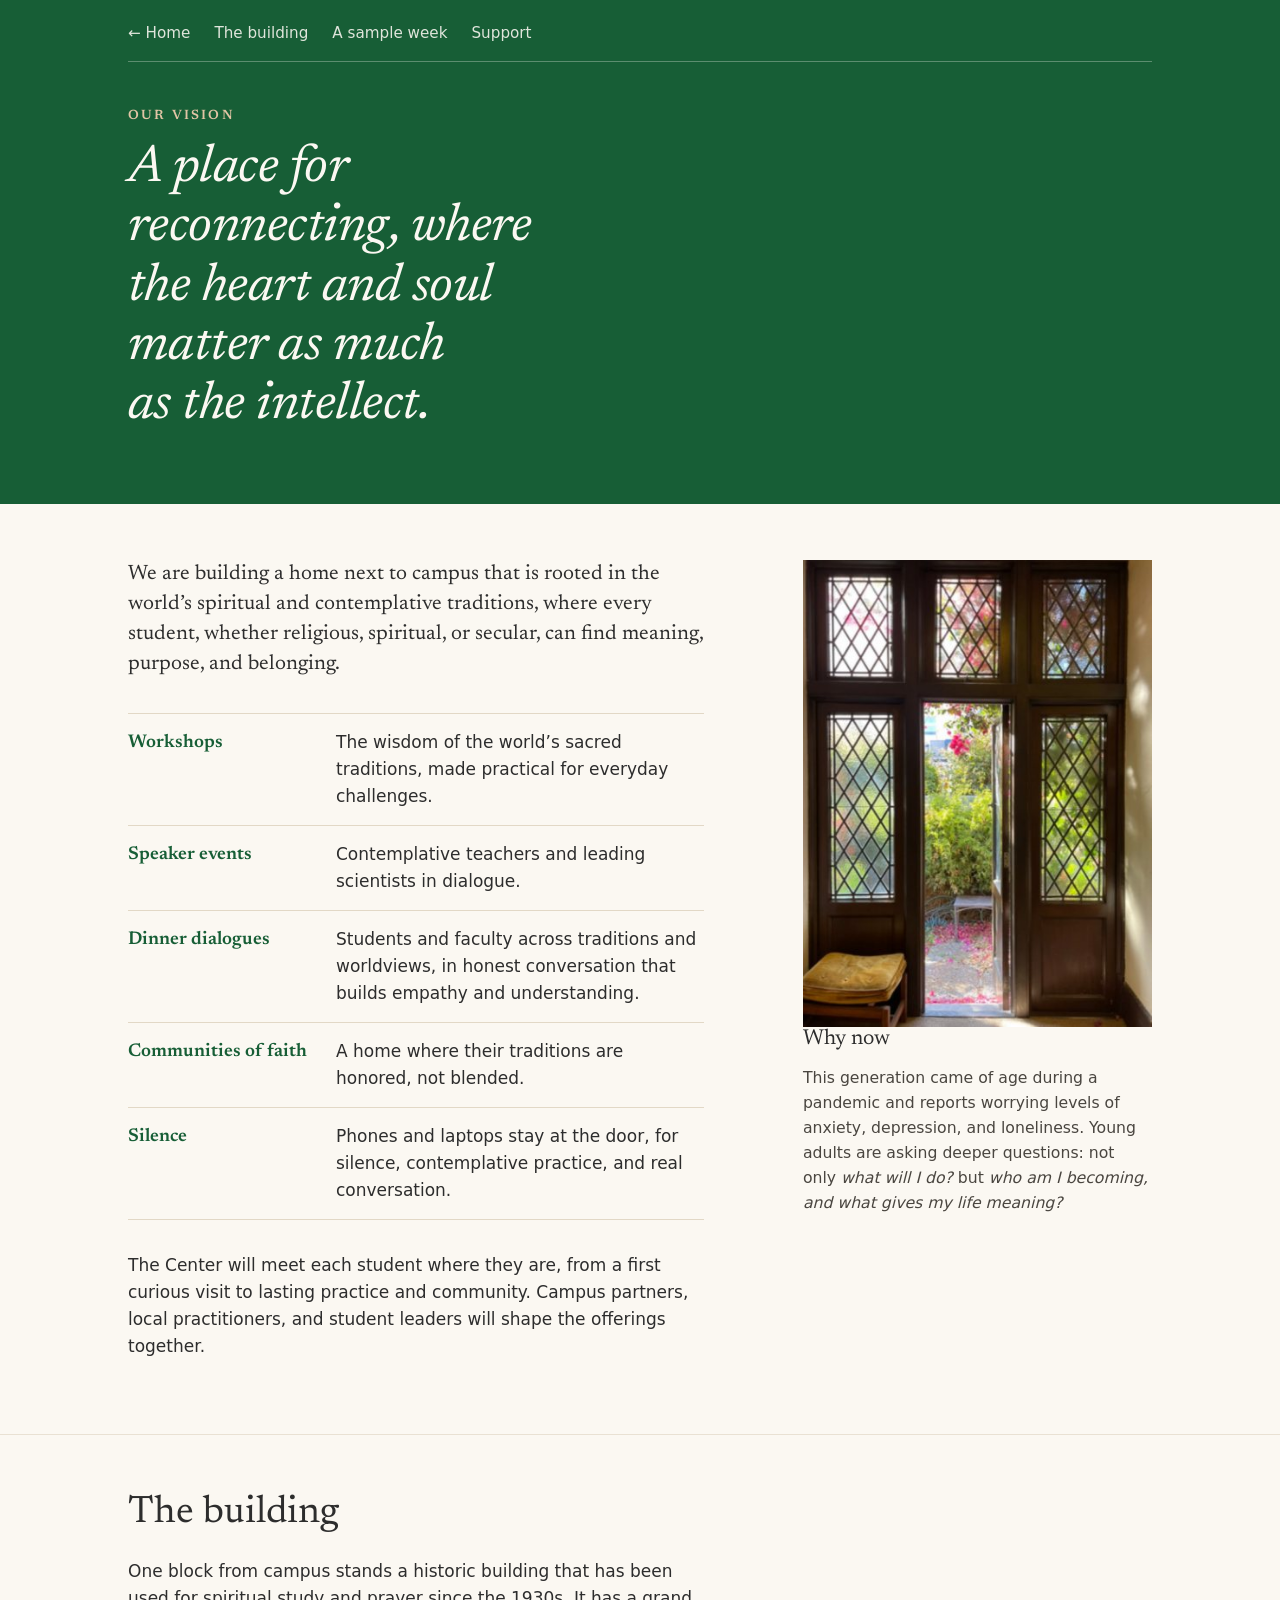
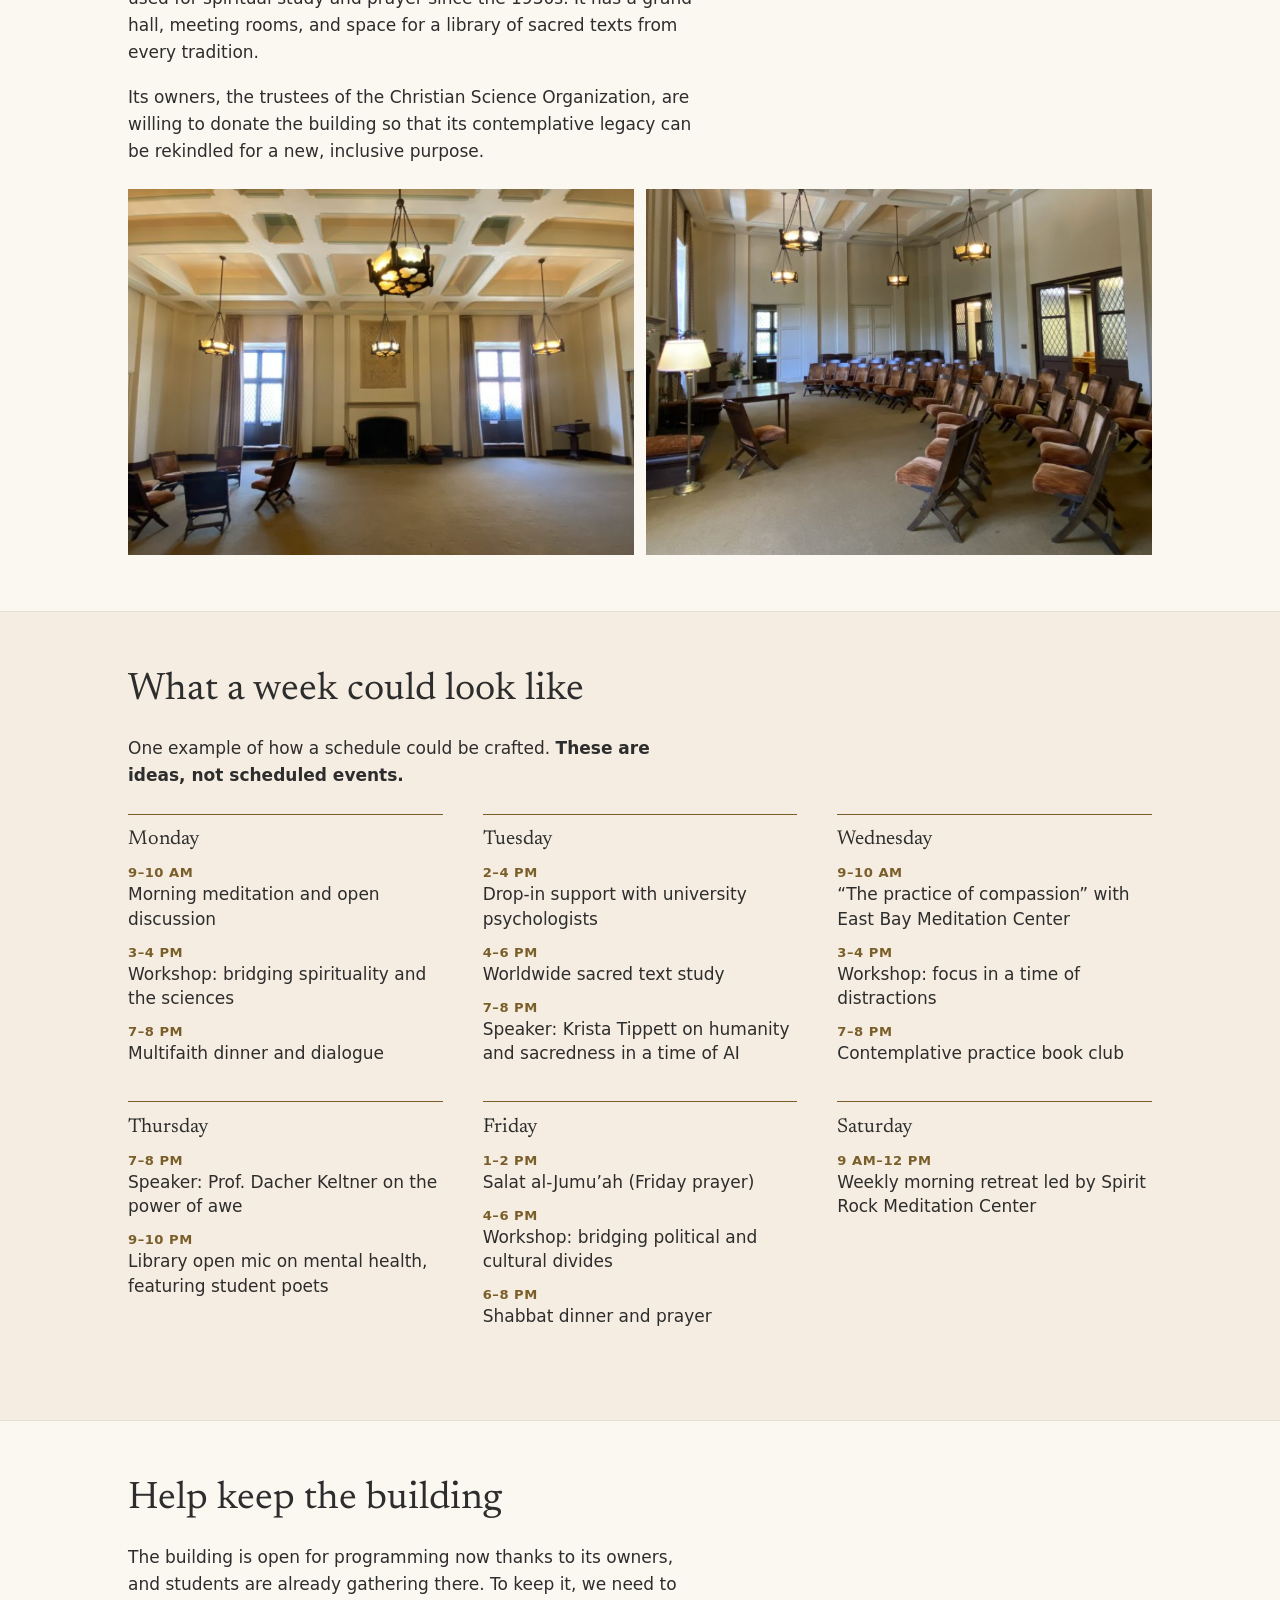
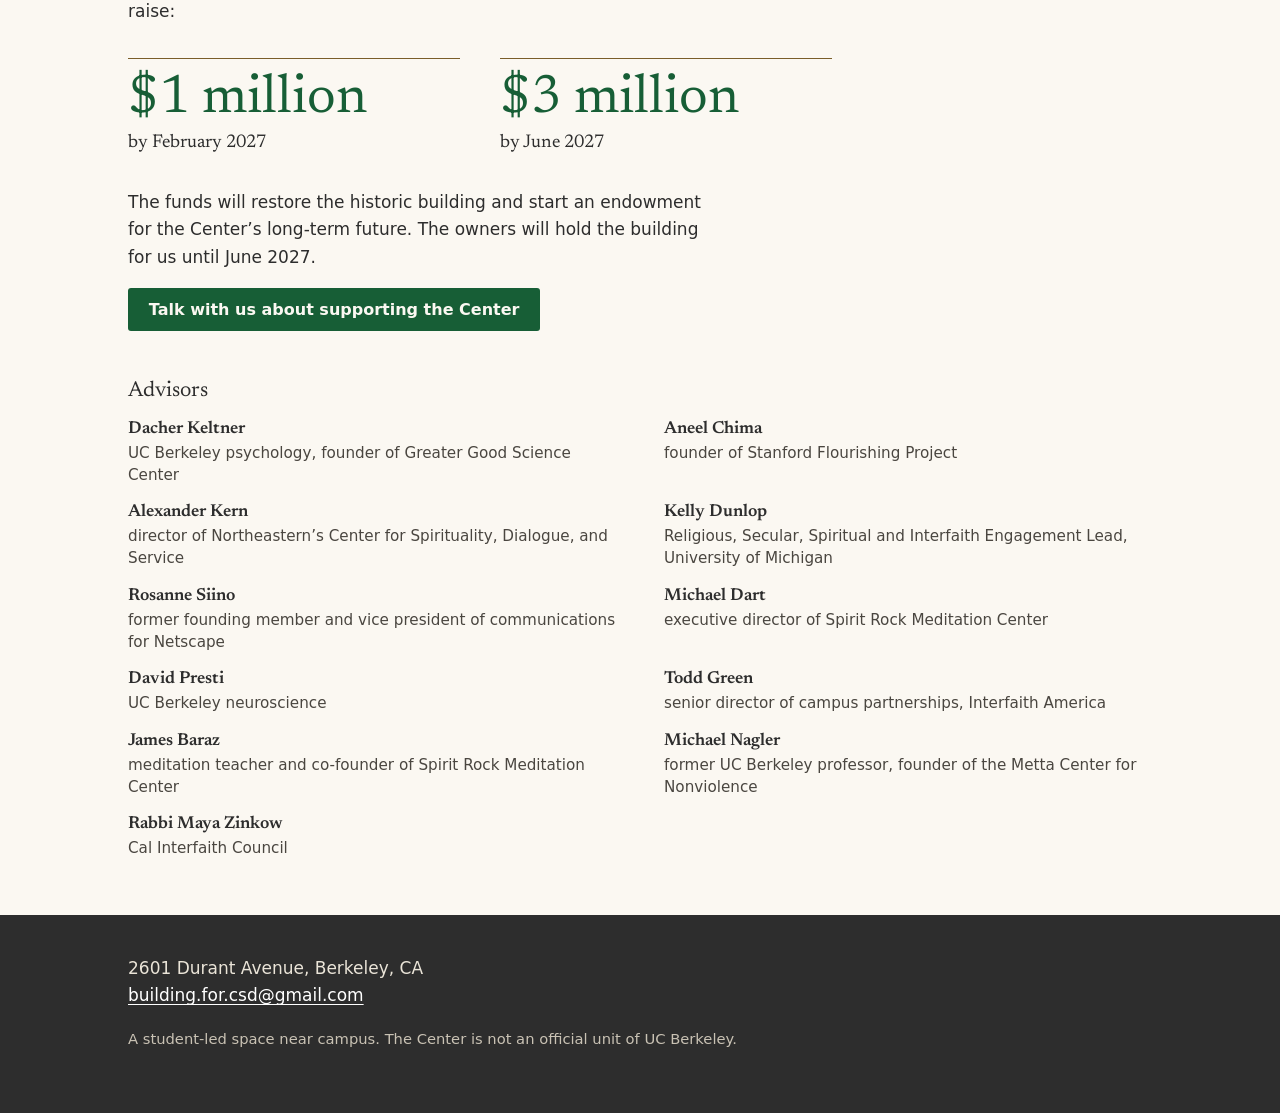
==== vision.html @ dd7e13bf "Add files via upload" ====
<!doctype html>
<html lang="en">
<head>
  <meta charset="utf-8">
  <meta name="viewport" content="width=device-width, initial-scale=1">
  <title>Our vision · Center for Spirituality and Dialogue</title>
  <meta name="description" content="The vision for the Center for Spirituality and Dialogue: a home next to campus rooted in the world's spiritual and contemplative traditions, in a historic building at 2601 Durant Avenue, Berkeley.">

  <meta property="og:type" content="website">
  <meta property="og:url" content="https://building-csd.github.io/vision.html">
  <meta property="og:title" content="Our vision · Center for Spirituality and Dialogue">
  <meta property="og:description" content="A place for reconnecting, where the heart and soul matter as much as the intellect.">
  <meta property="og:image" content="https://building-csd.github.io/images/hall.jpg">
  <meta property="og:image:alt" content="The grand hall at 2601 Durant Avenue, with a coffered ceiling, lanterns and tall leaded windows.">
  <meta name="twitter:card" content="summary_large_image">

  <link rel="icon" href="favicon.png" type="image/png">
  <link rel="apple-touch-icon" href="apple-touch-icon.png">
  <link rel="preload" href="fonts/newsreader-400-italic.woff2" as="font" type="font/woff2" crossorigin>
  <link rel="stylesheet" href="styles.css?v=7">
</head>
<body>

<a class="skip" href="#main">Skip to content</a>

<header class="site-header">
  <div class="wrap header-inner">
    <nav aria-label="Sections">
      <ul>
        <li><a href="index.html">&larr; Home</a></li>
        <li><a href="#building">The building</a></li>
        <li><a href="#sample-week">A sample week</a></li>
        <li><a href="#support">Support</a></li>
      </ul>
    </nav>
  </div>
</header>

<main id="main">

  <!-- ===================== VISION ===================== -->
  <section class="intro" id="top">
    <div class="wrap">
      <p class="label on-green">Our vision</p>
      <h1 class="pull-h1">A place for reconnecting, where the heart and soul matter as much as the intellect.</h1>
    </div>
  </section>

  <section class="section vision" aria-label="The vision">
    <div class="wrap vision-grid">
      <div class="prose">
        <p class="lead-in">We are building a home next to campus that is rooted in the world&rsquo;s spiritual and contemplative traditions, where every student, whether religious, spiritual, or secular, can find meaning, purpose, and belonging.</p>

        <dl class="holds">
          <dt>Workshops</dt>
          <dd>The wisdom of the world&rsquo;s sacred traditions, made practical for everyday challenges.</dd>
          <dt>Speaker events</dt>
          <dd>Contemplative teachers and leading scientists in dialogue.</dd>
          <dt>Dinner dialogues</dt>
          <dd>Students and faculty across traditions and worldviews, in honest conversation that builds empathy and understanding.</dd>
          <dt>Communities of faith</dt>
          <dd>A home where their traditions are honored, not blended.</dd>
          <dt>Silence</dt>
          <dd>Phones and laptops stay at the door, for silence, contemplative practice, and real conversation.</dd>
        </dl>

        <p>The Center will meet each student where they are, from a first curious visit to lasting practice and community. Campus partners, local practitioners, and student leaders will shape the offerings together.</p>
      </div>

      <aside class="why" aria-labelledby="why-title">
        <figure>
          <img src="images/window.jpg" width="403" height="539" loading="lazy"
               alt="Tall leaded-glass doors standing open onto a garden with pink bougainvillea, a worn cushioned stool in the corner.">
        </figure>
        <h2 id="why-title" class="h3">Why now</h2>
        <p>This generation came of age during a pandemic and reports worrying levels of anxiety, depression, and loneliness. Young adults are asking deeper questions: not only <em>what will I do?</em> but <em>who am I becoming, and what gives my life meaning?</em></p>
      </aside>
    </div>
  </section>


  <!-- ===================== THE BUILDING ===================== -->
  <section class="section" id="building" aria-labelledby="building-title">
    <div class="wrap">
      <div class="prose">
        <h2 id="building-title">The building</h2>
        <p>One block from campus stands a historic building that has been used for spiritual study and prayer since the 1930s. It has a grand hall, meeting rooms, and space for a library of sacred texts from every tradition.</p>
        <p>Its owners, the trustees of the Christian Science Organization, are willing to donate the building so that its contemplative legacy can be rekindled for a new, inclusive purpose.</p>
      </div>
      <div class="photo-pair">
        <figure>
          <img src="images/hall.jpg" width="804" height="530" loading="lazy"
               alt="The grand hall: a coffered ceiling, hanging lanterns, tall leaded windows and a fireplace, with a few wooden chairs gathered in a circle.">
        </figure>
        <figure>
          <img src="images/hall-chairs.jpg" width="798" height="576" loading="lazy"
               alt="Rows of wooden folding chairs with velvet seats arranged in a curve, under brass pendant lights, beside a table and reading lamp.">
        </figure>
      </div>
    </div>
  </section>


  <!-- ===================== SAMPLE WEEK (an example, not a real schedule) ===================== -->
  <section class="section week" id="sample-week" aria-labelledby="week-title">
    <div class="wrap">
      <div class="prose">
        <h2 id="week-title">What a week could look like</h2>
        <p>One example of how a schedule could be crafted. <strong>These are ideas, not scheduled events.</strong></p>
      </div>

      <div class="days">
        <div class="day">
          <h3>Monday</h3>
          <ul>
            <li><span class="t">9&ndash;10 AM</span> Morning meditation and open discussion</li>
            <li><span class="t">3&ndash;4 PM</span> Workshop: bridging spirituality and the sciences</li>
            <li><span class="t">7&ndash;8 PM</span> Multifaith dinner and dialogue</li>
          </ul>
        </div>
        <div class="day">
          <h3>Tuesday</h3>
          <ul>
            <li><span class="t">2&ndash;4 PM</span> Drop-in support with university psychologists</li>
            <li><span class="t">4&ndash;6 PM</span> Worldwide sacred text study</li>
            <li><span class="t">7&ndash;8 PM</span> Speaker: Krista Tippett on humanity and sacredness in a time of AI</li>
          </ul>
        </div>
        <div class="day">
          <h3>Wednesday</h3>
          <ul>
            <li><span class="t">9&ndash;10 AM</span> &ldquo;The practice of compassion&rdquo; with East Bay Meditation Center</li>
            <li><span class="t">3&ndash;4 PM</span> Workshop: focus in a time of distractions</li>
            <li><span class="t">7&ndash;8 PM</span> Contemplative practice book club</li>
          </ul>
        </div>
        <div class="day">
          <h3>Thursday</h3>
          <ul>
            <li><span class="t">7&ndash;8 PM</span> Speaker: Prof. Dacher Keltner on the power of awe</li>
            <li><span class="t">9&ndash;10 PM</span> Library open mic on mental health, featuring student poets</li>
          </ul>
        </div>
        <div class="day">
          <h3>Friday</h3>
          <ul>
            <li><span class="t">1&ndash;2 PM</span> Salat al-Jumu&rsquo;ah (Friday prayer)</li>
            <li><span class="t">4&ndash;6 PM</span> Workshop: bridging political and cultural divides</li>
            <li><span class="t">6&ndash;8 PM</span> Shabbat dinner and prayer</li>
          </ul>
        </div>
        <div class="day">
          <h3>Saturday</h3>
          <ul>
            <li><span class="t">9 AM&ndash;12 PM</span> Weekly morning retreat led by Spirit Rock Meditation Center</li>
          </ul>
        </div>
      </div>
    </div>
  </section>


  <!-- ===================== SUPPORT ===================== -->
  <section class="section support" id="support" aria-labelledby="support-title">
    <div class="wrap">
      <div class="prose">
        <h2 id="support-title">Help keep the building</h2>
        <p>The building is open for programming now thanks to its owners, and students are already gathering there. To keep it, we need to raise:</p>
      </div>

      <div class="goals">
        <p class="goal"><span class="amount">$1 million</span> by February 2027</p>
        <p class="goal"><span class="amount">$3 million</span> by June 2027</p>
      </div>

      <div class="prose">
        <p>The funds will restore the historic building and start an endowment for the Center&rsquo;s long-term future. The owners will hold the building for us until June 2027.</p>
        <p><a class="button" href="mailto:building.for.csd@gmail.com?subject=Supporting%20the%20Center">Talk with us about supporting the Center</a></p>
      </div>

      <div class="advisors">
        <h3>Advisors</h3>
        <ul>
          <li><strong>Dacher Keltner</strong> UC Berkeley psychology, founder of Greater Good Science Center</li>
          <li><strong>Aneel Chima</strong> founder of Stanford Flourishing Project</li>
          <li><strong>Alexander Kern</strong> director of Northeastern&rsquo;s Center for Spirituality, Dialogue, and Service</li>
          <li><strong>Kelly Dunlop</strong> Religious, Secular, Spiritual and Interfaith Engagement Lead, University of Michigan</li>
          <li><strong>Rosanne Siino</strong> former founding member and vice president of communications for Netscape</li>
          <li><strong>Michael Dart</strong> executive director of Spirit Rock Meditation Center</li>
          <li><strong>David Presti</strong> UC Berkeley neuroscience</li>
          <li><strong>Todd Green</strong> senior director of campus partnerships, Interfaith America</li>
          <li><strong>James Baraz</strong> meditation teacher and co-founder of Spirit Rock Meditation Center</li>
          <li><strong>Michael Nagler</strong> former UC Berkeley professor, founder of the Metta Center for Nonviolence</li>
          <li><strong>Rabbi Maya Zinkow</strong> Cal Interfaith Council</li>
        </ul>
      </div>
    </div>
  </section>

</main>

<footer class="site-footer">
  <div class="wrap">
    <p>2601 Durant Avenue, Berkeley, CA<br>
       <a href="mailto:building.for.csd@gmail.com">building.for.csd@gmail.com</a></p>
    <p class="small">A student-led space near campus. The Center is not an official unit of UC Berkeley.</p>
  </div>
</footer>

</body>
</html>
---- styles.css ----
/* Center for Spirituality and Dialogue
   Colors sampled from the fliers:
   - forest green: Weekly Meditations flier background (#175e36)
   - parchment:    Peace in the Heart flier paper (#e1c5a5)
   - ink:          Peace in the Heart flier lettering (#2d2d2d)
   - brass:        a muted version of the logo's gold rule
*/

@font-face { font-family: "Newsreader"; font-style: normal; font-weight: 400; font-display: swap; src: url("fonts/newsreader-400-normal.woff2") format("woff2"); }
@font-face { font-family: "Newsreader"; font-style: italic; font-weight: 400; font-display: swap; src: url("fonts/newsreader-400-italic.woff2") format("woff2"); }
@font-face { font-family: "Newsreader"; font-style: normal; font-weight: 600; font-display: swap; src: url("fonts/newsreader-600-normal.woff2") format("woff2"); }

:root {
  --green: #175e36;
  --green-deep: #114a2a;
  --parchment: #e1c5a5;
  --parchment-light: #f5ede1;
  --paper: #fbf8f2;
  --ink: #2d2d2d;
  --ink-soft: #4a4640;
  --brass: #7a5e2a;
  --on-green: #fbf8f2;

  --serif: "Newsreader", Georgia, "Times New Roman", serif;
  --sans: system-ui, -apple-system, "Segoe UI", Roboto, "Helvetica Neue", Arial, sans-serif;
  --measure: 36rem;
}

*, *::before, *::after { box-sizing: border-box; }

html { scroll-behavior: smooth; -webkit-text-size-adjust: 100%; }
@media (prefers-reduced-motion: reduce) { html { scroll-behavior: auto; } }

body {
  margin: 0;
  background: var(--paper);
  color: var(--ink);
  font-family: var(--sans);
  font-size: 1.0625rem;
  line-height: 1.6;
}

img { max-width: 100%; height: auto; display: block; }
figure { margin: 0; }

h1, h2, h3 {
  font-family: var(--serif);
  font-weight: 400;
  line-height: 1.15;
  margin: 0 0 0.6em;
  text-wrap: balance;
}
h1 { font-style: italic; font-size: clamp(2.4rem, 7vw, 4.25rem); letter-spacing: -0.01em; }
h2 { font-size: clamp(1.75rem, 4.2vw, 2.4rem); }
h3 { font-size: 1.35rem; margin-top: 1.6em; }
p { margin: 0 0 1em; }

a { color: var(--green); text-decoration-thickness: 1px; text-underline-offset: 0.18em; }
a:hover { text-decoration-thickness: 2px; }

:focus-visible {
  outline: 3px solid var(--brass);
  outline-offset: 3px;
  border-radius: 2px;
}

.wrap { width: 100%; max-width: 68rem; margin: 0 auto; padding: 0 1rem; }
@media (min-width: 40rem) { .wrap { padding: 0 2rem; } }

.skip { position: absolute; left: -999px; top: 0; background: var(--ink); color: #fff; padding: 0.5rem 1rem; z-index: 10; }
.skip:focus { left: 0; }

.small { font-size: 0.92rem; color: var(--ink-soft); }

/* ---------- header ---------- */
/* The nav sits quietly at the top of the green band, part of the opening. */
.site-header { background: var(--green); color: var(--on-green); }
.header-inner { padding-top: 1rem; }
.site-header nav { border-bottom: 1px solid rgba(251, 248, 242, 0.3); padding-bottom: 0.6rem; }
.site-header nav ul { list-style: none; margin: 0; padding: 0; display: flex; flex-wrap: wrap; gap: 0.15rem 1.5rem; }
.site-header nav a { color: var(--on-green); opacity: 0.88; text-decoration: none; font-size: 0.95rem; padding: 0.3rem 0; display: inline-block; border-bottom: 1px solid transparent; }
.site-header nav a:hover { opacity: 1; border-bottom-color: currentColor; }

/* ---------- intro (green, like the meditation flier) ---------- */
.intro { background: var(--green); color: var(--on-green); padding: 2.75rem 0 3rem; }
.intro h1 { max-width: 14ch; margin-bottom: 0.4em; }
.lede { font-family: var(--serif); font-size: clamp(1.25rem, 2.6vw, 1.55rem); line-height: 1.4; max-width: 34ch; margin: 0; }
.intro .lede { border-top: 1px solid rgba(251, 248, 242, 0.55); padding-top: 1.1rem; }
.intro-grid { display: grid; gap: 2rem; }
.intro-photo img { width: 100%; border: 1px solid rgba(251, 248, 242, 0.35); }
.intro-photo figcaption { font-size: 0.88rem; opacity: 0.85; margin-top: 0.5rem; }
@media (min-width: 52rem) {
  .intro-grid { grid-template-columns: minmax(0, 6fr) minmax(0, 5fr); gap: 3.5rem; align-items: end; }
}

/* ---------- event (parchment, like the peace flier) ---------- */
.event { background: var(--parchment-light); padding: 3rem 0 3.5rem; border-bottom: 1px solid #e4d6c1; }
.event-grid { display: grid; gap: 2rem; }
.event-flier img { box-shadow: 0 1px 0 rgba(0,0,0,0.08), 0 6px 18px rgba(60, 40, 10, 0.12); max-width: 26rem; width: 100%; }
.event-flier figcaption { margin-top: 0.75rem; font-size: 0.95rem; }
.label {
  font-family: var(--serif); font-weight: 600; text-transform: uppercase;
  letter-spacing: 0.16em; font-size: 0.85rem; color: var(--brass); margin-bottom: 0.75rem;
}
.event h2 { font-weight: 600; font-size: clamp(1.7rem, 3.8vw, 2.35rem); max-width: 22ch; }
.when { font-family: var(--serif); font-size: 1.3rem; line-height: 1.35; padding-left: 0.9rem; border-left: 3px solid var(--brass); }
.event-text { max-width: var(--measure); order: -1; }

@media (min-width: 52rem) {
  .event-grid { grid-template-columns: minmax(0, 5fr) minmax(0, 7fr); gap: 3.5rem; align-items: start; }
  .event-text { padding-top: 0.5rem; order: 0; }
}

/* ---------- buttons ---------- */
.button {
  display: inline-block; background: var(--green); color: var(--on-green);
  text-decoration: none; padding: 0.75rem 1.3rem; border-radius: 3px;
  font-weight: 600; font-size: 1rem; line-height: 1.2;
}
.button:hover { background: var(--green-deep); }

/* ---------- sections ---------- */
.section { padding: 3.5rem 0; }
.section + .section { border-top: 1px solid #e9e1d3; }
.prose { max-width: var(--measure); }
.wrap.prose { max-width: calc(var(--measure) + 4rem); margin-left: auto; margin-right: auto; }
@media (min-width: 52rem) { .wrap.prose { max-width: 68rem; } .wrap.prose > * { max-width: var(--measure); } }

.two-col { display: grid; gap: 2.25rem; }
@media (min-width: 52rem) { .two-col { grid-template-columns: minmax(0, 7fr) minmax(0, 5fr); gap: 4rem; align-items: start; } }

.photo img { width: 100%; }

/* ---------- get involved ---------- */
.involve { display: grid; gap: 1rem 3.5rem; margin-top: 0.5rem; }
.involve > div { border-top: 1px solid var(--brass); max-width: var(--measure); }
.involve h3 { margin-top: 0.9rem; margin-bottom: 0.5rem; }
@media (min-width: 52rem) { .involve { grid-template-columns: 1fr 1fr; } }

.more { font-family: var(--serif); font-size: 1.15rem; }
.h3 { font-size: 1.35rem; }
.pull-h1 { font-size: clamp(2rem, 5vw, 3.3rem); line-height: 1.12; max-width: 22ch; margin: 0; }

.green { background: var(--green); color: var(--on-green); border-top: none !important; }
.green a { color: var(--on-green); }
.green .slot { border-top: 1px solid rgba(251, 248, 242, 0.45); padding-top: 0.25rem; margin-top: 1.5rem; }
.green .slot h3 { font-style: italic; margin-top: 0.75rem; margin-bottom: 0.35rem; }
.green .contact { font-size: 0.95rem; opacity: 0.92; }
.slots { display: grid; gap: 0 3rem; }
@media (min-width: 52rem) { .wrap.prose > .slots { max-width: 52rem; grid-template-columns: 1fr 1fr; } }
.note { font-style: normal; font-family: var(--sans); font-size: 0.95rem; opacity: 0.9; white-space: nowrap; }

.parchment { background: var(--parchment-light); }
.label.on-green { color: var(--parchment); }

/* ---------- the building ---------- */
.building { margin-top: 2.75rem; }
.building h3 { margin-top: 0; }
.photo-pair { display: grid; gap: 0.75rem; margin-top: 1.5rem; }
.photo-pair img { width: 100%; height: 100%; object-fit: cover; }
@media (min-width: 40rem) { .photo-pair { grid-template-columns: 1fr 1fr; } }

/* ---------- vision ---------- */
.pull {
  font-style: italic; color: var(--green);
  font-size: clamp(2rem, 5vw, 3.3rem); line-height: 1.12;
  max-width: 22ch; margin-bottom: 2.25rem;
}
.lead-in { font-family: var(--serif); font-size: 1.3rem; line-height: 1.45; }
.vision-grid { display: grid; gap: 2.5rem; }
@media (min-width: 52rem) { .vision-grid { grid-template-columns: minmax(0, 7fr) minmax(0, 4fr); gap: 4rem; align-items: start; } }

dl.holds { margin: 2rem 0; border-top: 1px solid #e2d8c6; }
dl.holds dt { font-family: var(--serif); font-weight: 600; font-size: 1.15rem; color: var(--green); padding-top: 0.9rem; }
dl.holds dd { margin: 0.15rem 0 0; padding-bottom: 0.9rem; border-bottom: 1px solid #e2d8c6; }
@media (min-width: 40rem) {
  dl.holds { display: grid; grid-template-columns: 13rem 1fr; }
  dl.holds dt { padding: 0.9rem 1.5rem 0.9rem 0; border-bottom: 1px solid #e2d8c6; }
  dl.holds dd { padding-top: 0.95rem; margin: 0; }
}

.why img { width: 100%; max-width: 22rem; }
.why h3 { margin-top: 1.25rem; }
.why p { font-size: 0.98rem; color: var(--ink-soft); }

/* ---------- sample week ---------- */
.week { background: var(--parchment-light); }
.days { display: grid; gap: 0 2.5rem; margin-top: 1.5rem; }
@media (min-width: 40rem) { .days { grid-template-columns: repeat(2, minmax(0, 1fr)); } }
@media (min-width: 60rem) { .days { grid-template-columns: repeat(3, minmax(0, 1fr)); } }
.day { border-top: 1px solid var(--brass); padding-top: 0.25rem; margin-bottom: 1.5rem; }
.day h3 { margin: 0.6rem 0 0.75rem; font-size: 1.25rem; }
.day ul { list-style: none; margin: 0; padding: 0; }
.day li { margin-bottom: 0.7rem; line-height: 1.45; }
.day .t { display: block; font-size: 0.82rem; font-weight: 600; letter-spacing: 0.04em; color: var(--brass); }
.week-note { max-width: var(--measure); margin-top: 0.5rem; }

/* ---------- support ---------- */
.goals { display: grid; gap: 1.25rem; margin: 2rem 0; max-width: 44rem; }
@media (min-width: 40rem) { .goals { grid-template-columns: 1fr 1fr; gap: 2.5rem; } }
.goal { font-family: var(--serif); font-size: 1.15rem; border-top: 1px solid var(--brass); padding-top: 0.75rem; margin: 0; }
.goal .amount { display: block; color: var(--green); font-size: clamp(2.4rem, 6vw, 3.4rem); line-height: 1.05; }
.advisors { margin-top: 3rem; }
.advisors h3 { margin-top: 0; }
.advisors ul { list-style: none; margin: 0; padding: 0; display: grid; gap: 0.9rem 3rem; }
@media (min-width: 52rem) { .advisors ul { grid-template-columns: 1fr 1fr; } }
.advisors li { font-size: 0.95rem; color: var(--ink-soft); line-height: 1.45; }
.advisors strong { display: block; font-family: var(--serif); font-weight: 600; font-size: 1.08rem; color: var(--ink); }

ul.plain { padding-left: 1.1rem; margin: 0 0 1.5rem; }
ul.plain li { margin-bottom: 0.3rem; }
ul.plain li::marker { color: var(--brass); }

address { font-style: normal; font-family: var(--serif); font-size: 1.3rem; line-height: 1.45; margin-bottom: 1rem; }
address .small { font-family: var(--sans); }


/* ---------- footer ---------- */
.site-footer { background: var(--ink); color: #eae4d8; padding: 2.5rem 0 3rem; }
.site-footer a { color: #fff; }
.site-footer .small { color: #c9c2b4; }

/* focus ring on dark green and ink backgrounds */
.site-header :focus-visible, .intro :focus-visible, .green :focus-visible, .site-footer :focus-visible { outline-color: var(--on-green); }
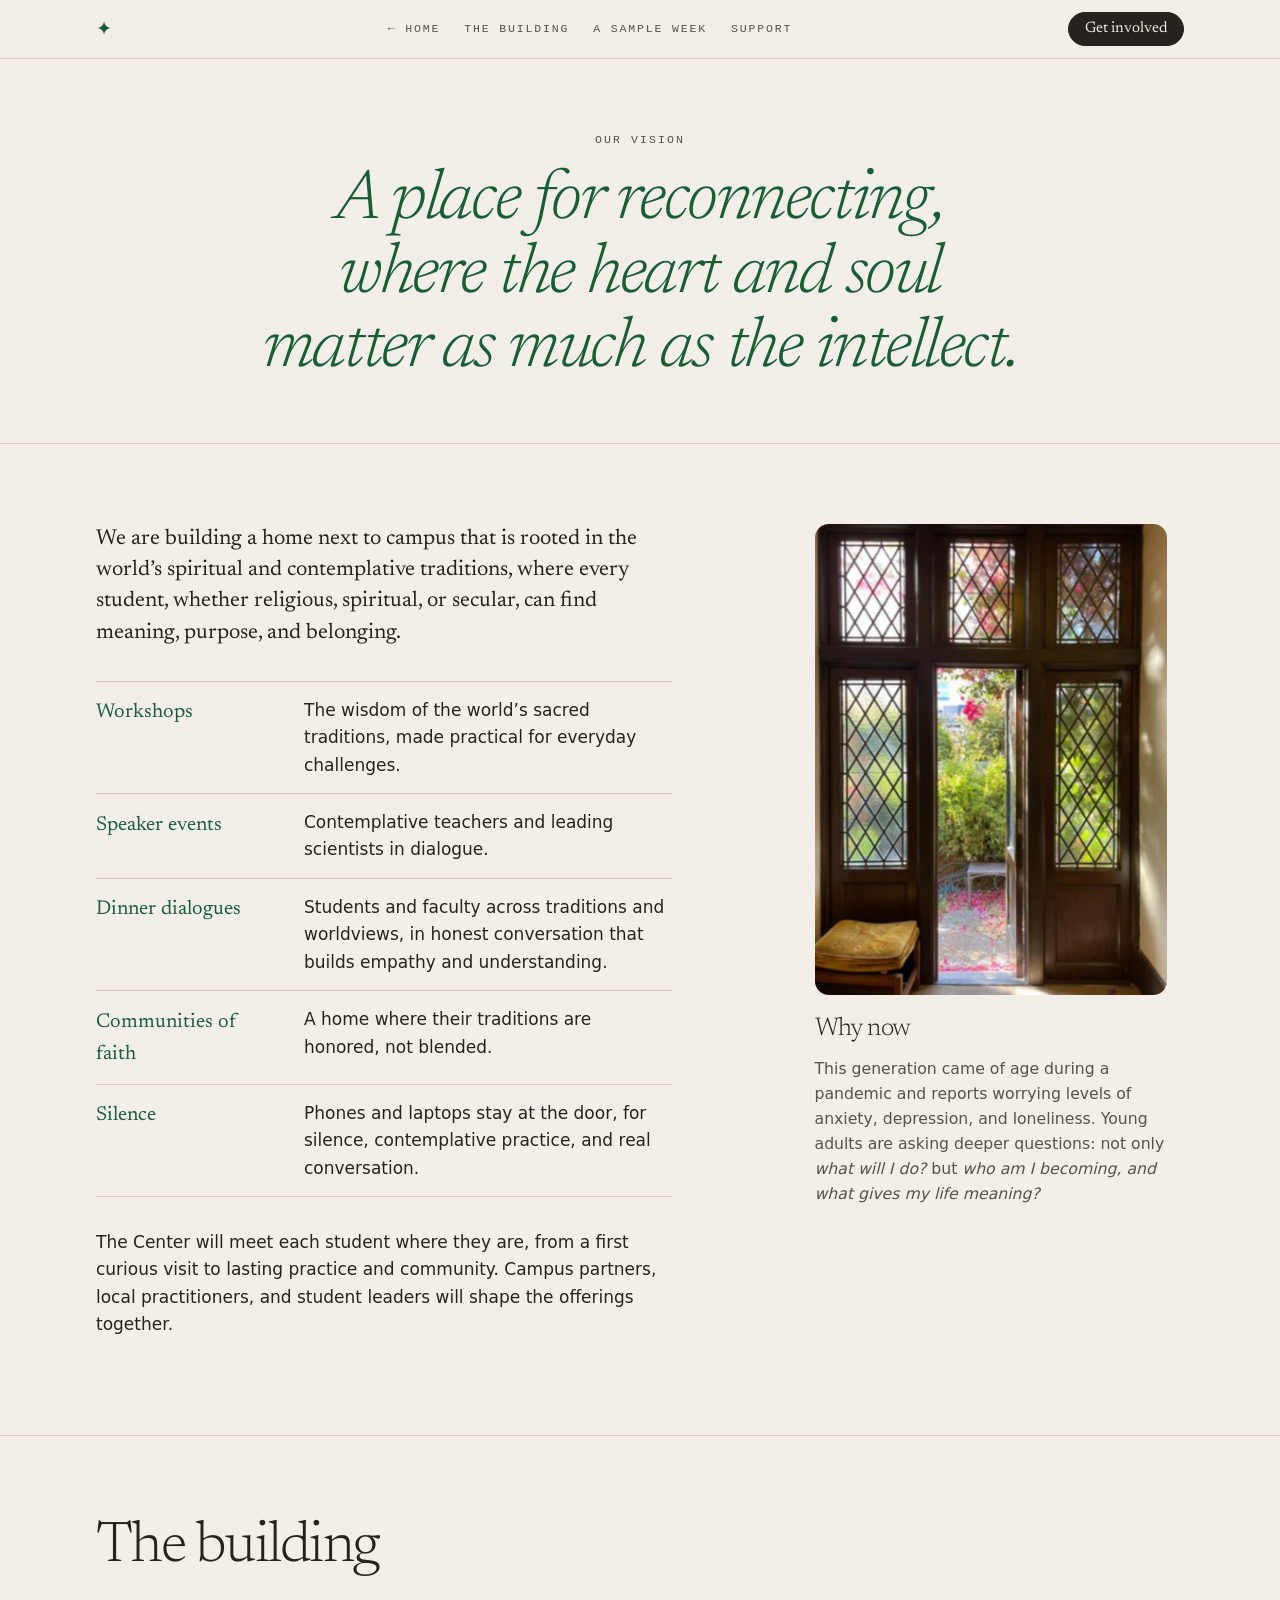
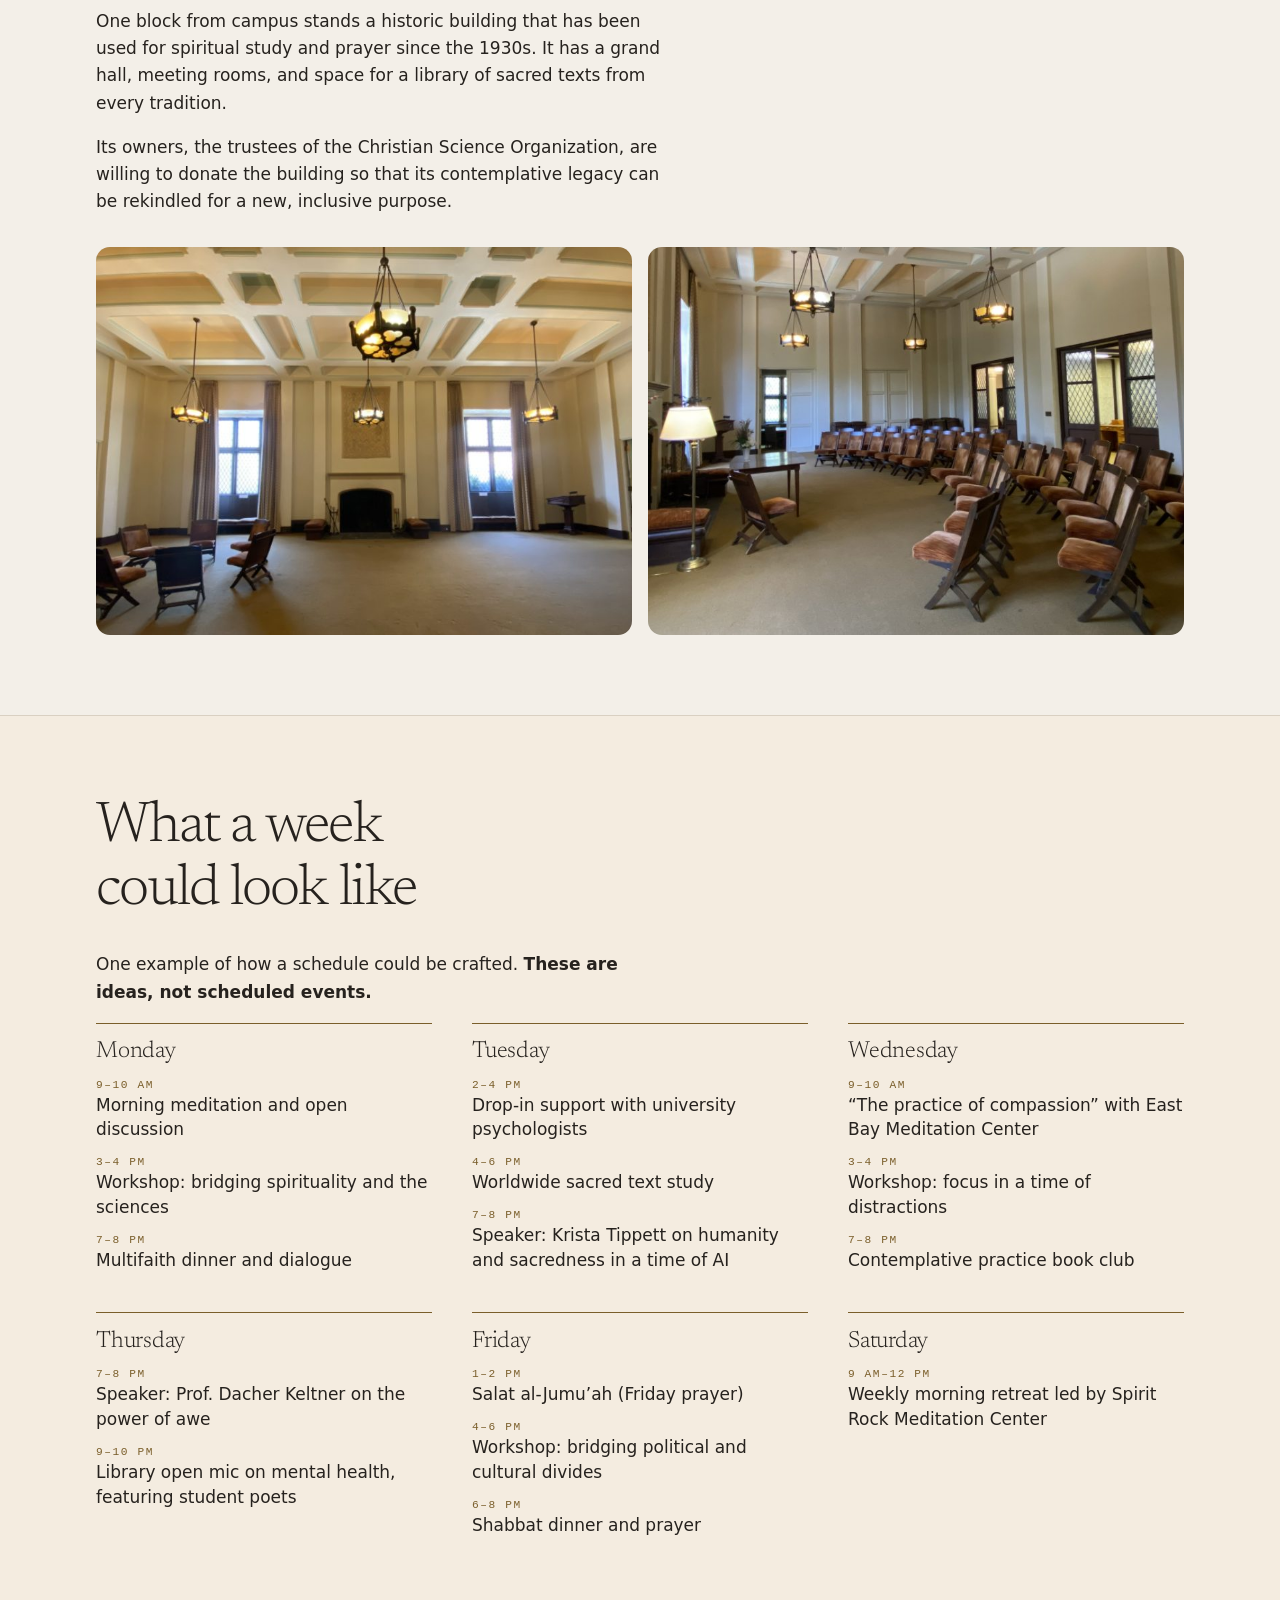
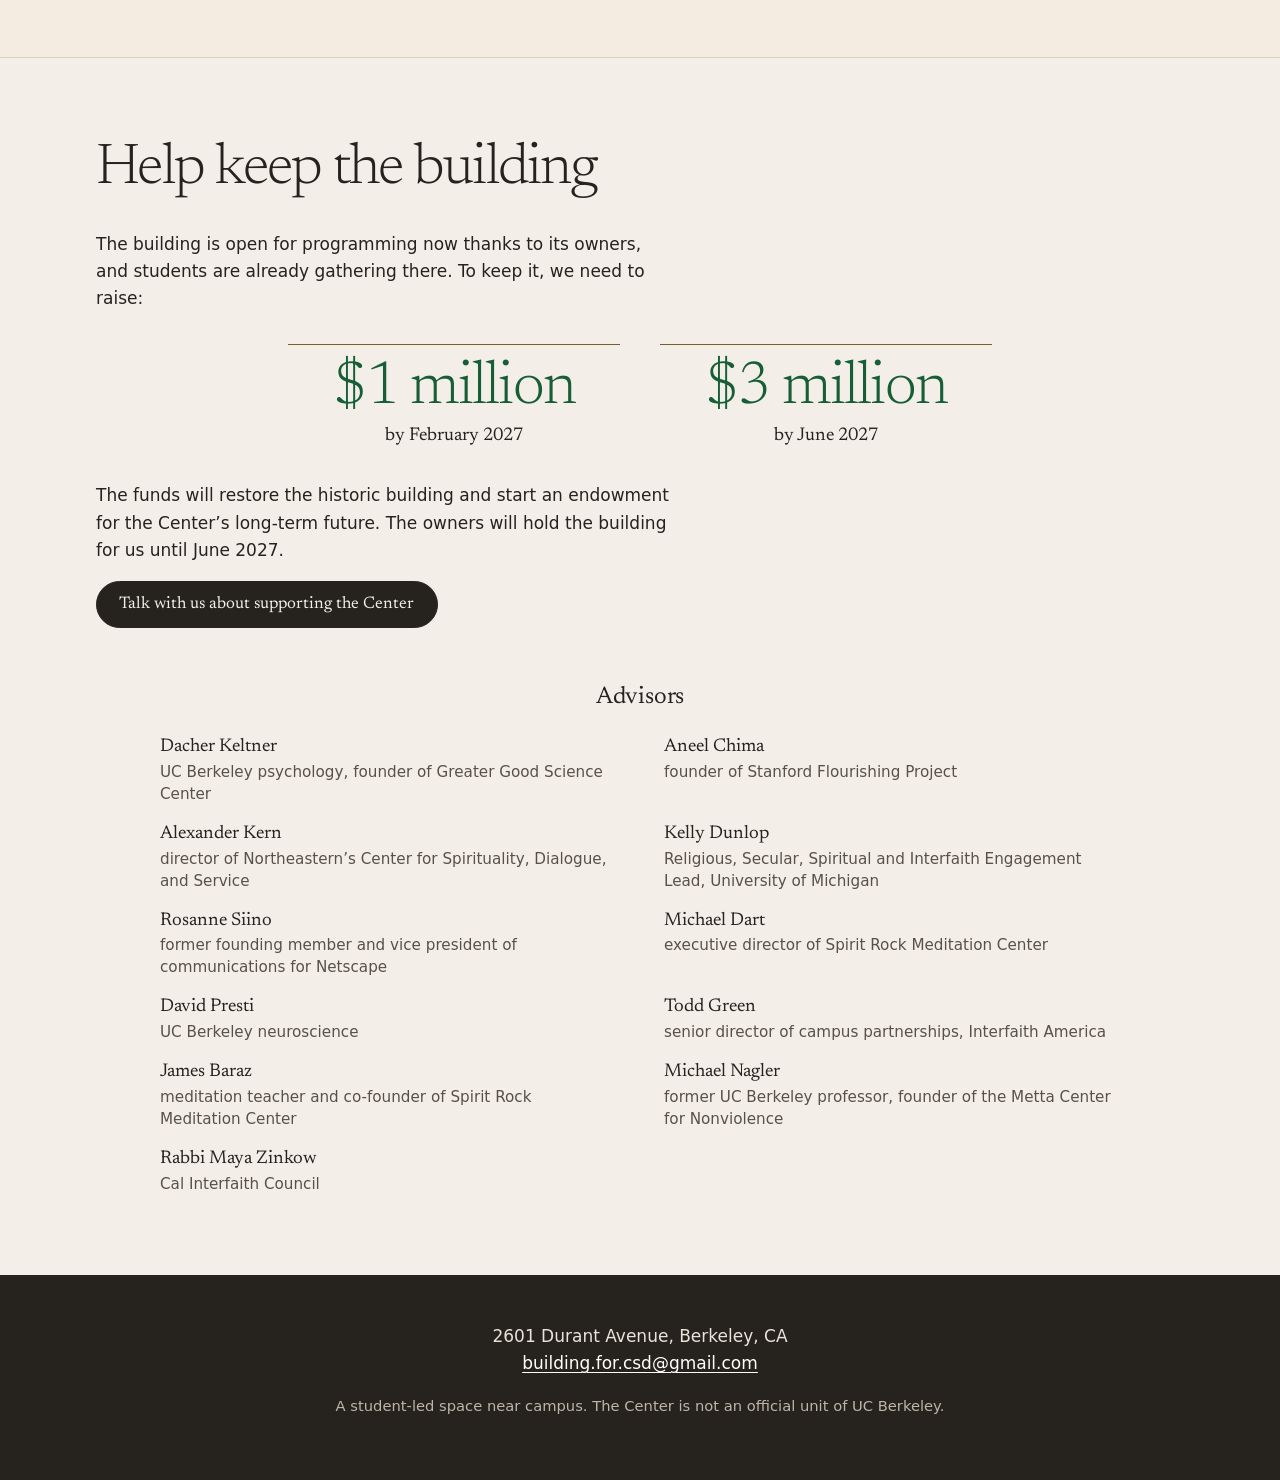
==== commit 0b01d0e5: "Add files via upload" ====
--- a/vision.html
+++ b/vision.html
@@ -16,15 +16,16 @@
 
   <link rel="icon" href="favicon.png" type="image/png">
   <link rel="apple-touch-icon" href="apple-touch-icon.png">
-  <link rel="preload" href="fonts/newsreader-400-italic.woff2" as="font" type="font/woff2" crossorigin>
-  <link rel="stylesheet" href="styles.css?v=7">
+  <link rel="preload" href="fonts/newsreader-300-italic.woff2" as="font" type="font/woff2" crossorigin>
+  <link rel="stylesheet" href="styles.css?v=9">
 </head>
 <body>
 
 <a class="skip" href="#main">Skip to content</a>
 
-<header class="site-header">
-  <div class="wrap header-inner">
+<header class="bar">
+  <div class="wrap bar-inner">
+    <a class="mark" href="index.html" aria-label="Home">&#10022;</a>
     <nav aria-label="Sections">
       <ul>
         <li><a href="index.html">&larr; Home</a></li>
@@ -33,15 +34,16 @@
         <li><a href="#support">Support</a></li>
       </ul>
     </nav>
+    <a class="pill pill-dark pill-small" href="index.html#get-involved">Get involved</a>
   </div>
 </header>
 
 <main id="main">
 
   <!-- ===================== VISION ===================== -->
-  <section class="intro" id="top">
-    <div class="wrap">
-      <p class="label on-green">Our vision</p>
+  <section class="page-hero" id="top">
+    <div class="wrap">
+      <p class="micro">Our vision</p>
       <h1 class="pull-h1">A place for reconnecting, where the heart and soul matter as much as the intellect.</h1>
     </div>
   </section>
@@ -72,7 +74,7 @@
           <img src="images/window.jpg" width="403" height="539" loading="lazy"
                alt="Tall leaded-glass doors standing open onto a garden with pink bougainvillea, a worn cushioned stool in the corner.">
         </figure>
-        <h2 id="why-title" class="h3">Why now</h2>
+        <h2 id="why-title">Why now</h2>
         <p>This generation came of age during a pandemic and reports worrying levels of anxiety, depression, and loneliness. Young adults are asking deeper questions: not only <em>what will I do?</em> but <em>who am I becoming, and what gives my life meaning?</em></p>
       </aside>
     </div>
@@ -175,7 +177,7 @@
 
       <div class="prose">
         <p>The funds will restore the historic building and start an endowment for the Center&rsquo;s long-term future. The owners will hold the building for us until June 2027.</p>
-        <p><a class="button" href="mailto:building.for.csd@gmail.com?subject=Supporting%20the%20Center">Talk with us about supporting the Center</a></p>
+        <p><a class="pill pill-dark" href="mailto:building.for.csd@gmail.com?subject=Supporting%20the%20Center">Talk with us about supporting the Center</a></p>
       </div>
 
       <div class="advisors">
--- a/styles.css
+++ b/styles.css
@@ -1,224 +1,223 @@
 /* Center for Spirituality and Dialogue
-   Colors sampled from the fliers:
-   - forest green: Weekly Meditations flier background (#175e36)
-   - parchment:    Peace in the Heart flier paper (#e1c5a5)
-   - ink:          Peace in the Heart flier lettering (#2d2d2d)
-   - brass:        a muted version of the logo's gold rule
+   Colors come from the CSD fliers:
+   - forest green  #175e36  (Weekly Meditations flier)
+   - parchment     #e1c5a5  (Peace in the Heart flier)
+   - ink           #2d2d2d
+   - brass         #7a5e2a  (a muted take on the logo's gold rule)
+   Layout: warm off-white page, large centered serif titles, small spaced
+   uppercase labels, rounded pill buttons and soft rounded photos.
 */
 
+@font-face { font-family: "Newsreader"; font-style: normal; font-weight: 300; font-display: swap; src: url("fonts/newsreader-300-normal.woff2") format("woff2"); }
+@font-face { font-family: "Newsreader"; font-style: italic; font-weight: 300; font-display: swap; src: url("fonts/newsreader-300-italic.woff2") format("woff2"); }
 @font-face { font-family: "Newsreader"; font-style: normal; font-weight: 400; font-display: swap; src: url("fonts/newsreader-400-normal.woff2") format("woff2"); }
 @font-face { font-family: "Newsreader"; font-style: italic; font-weight: 400; font-display: swap; src: url("fonts/newsreader-400-italic.woff2") format("woff2"); }
-@font-face { font-family: "Newsreader"; font-style: normal; font-weight: 600; font-display: swap; src: url("fonts/newsreader-600-normal.woff2") format("woff2"); }
 
 :root {
   --green: #175e36;
   --green-deep: #114a2a;
   --parchment: #e1c5a5;
-  --parchment-light: #f5ede1;
-  --paper: #fbf8f2;
-  --ink: #2d2d2d;
-  --ink-soft: #4a4640;
+  --parchment-light: #f4ece0;
+  --paper: #f3efe8;
+  --paper-2: #ebe5da;
+  --ink: #26221e;
+  --ink-soft: #57514a;
+  --rule: #d9d0c2;
   --brass: #7a5e2a;
-  --on-green: #fbf8f2;
-
-  --serif: "Newsreader", Georgia, "Times New Roman", serif;
+  --on-green: #f7f3ec;
+
+  --serif: "Newsreader", "Iowan Old Style", "Palatino Linotype", Georgia, serif;
   --sans: system-ui, -apple-system, "Segoe UI", Roboto, "Helvetica Neue", Arial, sans-serif;
+  --mono: ui-monospace, "SF Mono", Menlo, Consolas, monospace;
   --measure: 36rem;
+  --radius: 14px;
 }
 
 *, *::before, *::after { box-sizing: border-box; }
-
-html { scroll-behavior: smooth; -webkit-text-size-adjust: 100%; }
+html { scroll-behavior: smooth; -webkit-text-size-adjust: 100%; scroll-padding-top: 4.5rem; }
 @media (prefers-reduced-motion: reduce) { html { scroll-behavior: auto; } }
 
 body {
-  margin: 0;
-  background: var(--paper);
-  color: var(--ink);
-  font-family: var(--sans);
-  font-size: 1.0625rem;
-  line-height: 1.6;
-}
-
+  margin: 0; background: var(--paper); color: var(--ink);
+  font-family: var(--sans); font-size: 1.0625rem; line-height: 1.6;
+}
 img { max-width: 100%; height: auto; display: block; }
 figure { margin: 0; }
-
-h1, h2, h3 {
-  font-family: var(--serif);
-  font-weight: 400;
-  line-height: 1.15;
-  margin: 0 0 0.6em;
-  text-wrap: balance;
-}
-h1 { font-style: italic; font-size: clamp(2.4rem, 7vw, 4.25rem); letter-spacing: -0.01em; }
-h2 { font-size: clamp(1.75rem, 4.2vw, 2.4rem); }
-h3 { font-size: 1.35rem; margin-top: 1.6em; }
 p { margin: 0 0 1em; }
+
+h1, h2, h3 { font-family: var(--serif); font-weight: 300; line-height: 1.1; margin: 0 0 0.5em; text-wrap: balance; letter-spacing: -0.02em; }
+h1 { font-size: clamp(3rem, 9.5vw, 6.75rem); line-height: 0.98; letter-spacing: -0.035em; }
+h2 { font-size: clamp(2.1rem, 5.5vw, 3.6rem); letter-spacing: -0.03em; }
+h3 { font-size: 1.5rem; font-weight: 400; letter-spacing: -0.01em; }
 
 a { color: var(--green); text-decoration-thickness: 1px; text-underline-offset: 0.18em; }
 a:hover { text-decoration-thickness: 2px; }
-
-:focus-visible {
-  outline: 3px solid var(--brass);
-  outline-offset: 3px;
-  border-radius: 2px;
-}
-
-.wrap { width: 100%; max-width: 68rem; margin: 0 auto; padding: 0 1rem; }
+:focus-visible { outline: 3px solid var(--brass); outline-offset: 3px; border-radius: 4px; }
+
+.wrap { width: 100%; max-width: 72rem; margin: 0 auto; padding: 0 1rem; }
 @media (min-width: 40rem) { .wrap { padding: 0 2rem; } }
 
-.skip { position: absolute; left: -999px; top: 0; background: var(--ink); color: #fff; padding: 0.5rem 1rem; z-index: 10; }
+.skip { position: absolute; left: -999px; top: 0; background: var(--ink); color: #fff; padding: 0.5rem 1rem; z-index: 20; }
 .skip:focus { left: 0; }
-
 .small { font-size: 0.92rem; color: var(--ink-soft); }
-
-/* ---------- header ---------- */
-/* The nav sits quietly at the top of the green band, part of the opening. */
-.site-header { background: var(--green); color: var(--on-green); }
-.header-inner { padding-top: 1rem; }
-.site-header nav { border-bottom: 1px solid rgba(251, 248, 242, 0.3); padding-bottom: 0.6rem; }
-.site-header nav ul { list-style: none; margin: 0; padding: 0; display: flex; flex-wrap: wrap; gap: 0.15rem 1.5rem; }
-.site-header nav a { color: var(--on-green); opacity: 0.88; text-decoration: none; font-size: 0.95rem; padding: 0.3rem 0; display: inline-block; border-bottom: 1px solid transparent; }
-.site-header nav a:hover { opacity: 1; border-bottom-color: currentColor; }
-
-/* ---------- intro (green, like the meditation flier) ---------- */
-.intro { background: var(--green); color: var(--on-green); padding: 2.75rem 0 3rem; }
-.intro h1 { max-width: 14ch; margin-bottom: 0.4em; }
-.lede { font-family: var(--serif); font-size: clamp(1.25rem, 2.6vw, 1.55rem); line-height: 1.4; max-width: 34ch; margin: 0; }
-.intro .lede { border-top: 1px solid rgba(251, 248, 242, 0.55); padding-top: 1.1rem; }
-.intro-grid { display: grid; gap: 2rem; }
-.intro-photo img { width: 100%; border: 1px solid rgba(251, 248, 242, 0.35); }
-.intro-photo figcaption { font-size: 0.88rem; opacity: 0.85; margin-top: 0.5rem; }
+.center { text-align: center; }
+
+/* tiny spaced capitals, like a printed program */
+.micro {
+  font-family: var(--mono); font-size: 0.72rem; letter-spacing: 0.18em;
+  text-transform: uppercase; color: var(--ink-soft); margin-bottom: 1rem;
+}
+
+/* ---------- pill buttons ---------- */
+.pill {
+  display: inline-block; border-radius: 999px; padding: 0.8rem 1.4rem;
+  font-family: var(--serif); font-size: 1.05rem; line-height: 1.15;
+  text-decoration: none; border: 1px solid var(--ink);
+}
+.pill-dark { background: var(--ink); color: var(--paper); }
+.pill-dark:hover { background: var(--green); border-color: var(--green); }
+.pill-light { background: transparent; color: var(--ink); }
+.pill-light:hover { background: var(--ink); color: var(--paper); }
+.pill-small { padding: 0.45rem 1rem; font-size: 0.95rem; }
+.actions { display: flex; flex-wrap: wrap; gap: 0.75rem; }
+.center .actions, .actions.center { justify-content: center; }
+
+/* ---------- top bar ---------- */
+.bar { position: relative; z-index: 10; background: var(--paper); border-bottom: 1px solid var(--rule); }
+.bar-inner { display: flex; align-items: center; justify-content: space-between; gap: 1rem; min-height: 3.6rem; }
+.mark { font-size: 1.2rem; color: var(--green); text-decoration: none; line-height: 1; }
+.bar nav ul { list-style: none; margin: 0; padding: 0; display: flex; flex-wrap: wrap; gap: 0.1rem 1.5rem; }
+.bar nav a {
+  font-family: var(--mono); font-size: 0.72rem; letter-spacing: 0.16em; text-transform: uppercase;
+  color: var(--ink-soft); text-decoration: none; padding: 0.4rem 0; display: inline-block;
+}
+.bar nav a:hover { color: var(--ink); }
+@media (min-width: 48rem) { .bar { position: sticky; top: 0; } }
+@media (max-width: 47.99rem) {
+  .bar-inner { flex-wrap: wrap; padding-top: 0.5rem; padding-bottom: 0.5rem; }
+  .bar nav { order: 3; width: 100%; }
+  .bar nav ul { gap: 0 1.1rem; }
+}
+
+/* ---------- hero ---------- */
+.hero { padding: 4.5rem 0 3rem; text-align: center; }
+.hero h1 { max-width: 12ch; margin: 0 auto 0.35em; }
+.hero-lede { font-family: var(--serif); font-size: clamp(1.25rem, 2.6vw, 1.6rem); line-height: 1.4; max-width: 32ch; margin: 0 auto 2rem; color: var(--ink-soft); }
+.hero .actions { justify-content: center; }
+.hero-photos { display: grid; gap: 0.75rem; margin-top: 3.25rem; }
+.hero-photos img { width: 100%; height: 100%; object-fit: cover; border-radius: var(--radius); aspect-ratio: 4 / 3; }
+.hero-photos figcaption { font-family: var(--mono); font-size: 0.7rem; letter-spacing: 0.14em; text-transform: uppercase; color: var(--ink-soft); margin-top: 0.6rem; text-align: left; }
+@media (min-width: 44rem) { .hero-photos { grid-template-columns: 1.15fr 1fr 1fr; gap: 1rem; } }
+@media (max-width: 43.99rem) { .hero-photos figure:not(:first-child) { display: none; } }
+
+/* ---------- sections ---------- */
+.section { padding: 5rem 0; border-top: 1px solid var(--rule); }
+.section-head { text-align: center; margin-bottom: 2.75rem; }
+.section-head h2 { margin-bottom: 0.3em; }
+.section-head p { max-width: 34rem; margin: 0 auto; color: var(--ink-soft); }
+.prose { max-width: var(--measure); }
+
+/* ---------- event ---------- */
+.event { background: var(--parchment-light); }
+.event-grid { display: grid; gap: 2.25rem; align-items: start; }
+.event-flier img { border-radius: var(--radius); box-shadow: 0 10px 30px rgba(60, 40, 10, 0.14); width: 100%; max-width: 26rem; margin: 0 auto; }
+.event-flier figcaption { margin-top: 0.9rem; font-size: 0.95rem; text-align: center; }
+.event-text { max-width: var(--measure); }
+.event-text h3 { font-size: clamp(1.9rem, 4vw, 2.6rem); font-weight: 300; letter-spacing: -0.025em; line-height: 1.08; }
+.when { font-family: var(--serif); font-size: 1.3rem; line-height: 1.35; padding-left: 1rem; border-left: 2px solid var(--brass); margin-bottom: 1.4rem; }
+.event-q { font-family: var(--serif); font-style: italic; font-size: 1.35rem; margin-bottom: 0.5rem; }
 @media (min-width: 52rem) {
-  .intro-grid { grid-template-columns: minmax(0, 6fr) minmax(0, 5fr); gap: 3.5rem; align-items: end; }
-}
-
-/* ---------- event (parchment, like the peace flier) ---------- */
-.event { background: var(--parchment-light); padding: 3rem 0 3.5rem; border-bottom: 1px solid #e4d6c1; }
-.event-grid { display: grid; gap: 2rem; }
-.event-flier img { box-shadow: 0 1px 0 rgba(0,0,0,0.08), 0 6px 18px rgba(60, 40, 10, 0.12); max-width: 26rem; width: 100%; }
-.event-flier figcaption { margin-top: 0.75rem; font-size: 0.95rem; }
-.label {
-  font-family: var(--serif); font-weight: 600; text-transform: uppercase;
-  letter-spacing: 0.16em; font-size: 0.85rem; color: var(--brass); margin-bottom: 0.75rem;
-}
-.event h2 { font-weight: 600; font-size: clamp(1.7rem, 3.8vw, 2.35rem); max-width: 22ch; }
-.when { font-family: var(--serif); font-size: 1.3rem; line-height: 1.35; padding-left: 0.9rem; border-left: 3px solid var(--brass); }
-.event-text { max-width: var(--measure); order: -1; }
-
-@media (min-width: 52rem) {
-  .event-grid { grid-template-columns: minmax(0, 5fr) minmax(0, 7fr); gap: 3.5rem; align-items: start; }
-  .event-text { padding-top: 0.5rem; order: 0; }
-}
-
-/* ---------- buttons ---------- */
-.button {
-  display: inline-block; background: var(--green); color: var(--on-green);
-  text-decoration: none; padding: 0.75rem 1.3rem; border-radius: 3px;
-  font-weight: 600; font-size: 1rem; line-height: 1.2;
-}
-.button:hover { background: var(--green-deep); }
-
-/* ---------- sections ---------- */
-.section { padding: 3.5rem 0; }
-.section + .section { border-top: 1px solid #e9e1d3; }
-.prose { max-width: var(--measure); }
-.wrap.prose { max-width: calc(var(--measure) + 4rem); margin-left: auto; margin-right: auto; }
-@media (min-width: 52rem) { .wrap.prose { max-width: 68rem; } .wrap.prose > * { max-width: var(--measure); } }
-
-.two-col { display: grid; gap: 2.25rem; }
-@media (min-width: 52rem) { .two-col { grid-template-columns: minmax(0, 7fr) minmax(0, 5fr); gap: 4rem; align-items: start; } }
-
-.photo img { width: 100%; }
-
-/* ---------- get involved ---------- */
-.involve { display: grid; gap: 1rem 3.5rem; margin-top: 0.5rem; }
-.involve > div { border-top: 1px solid var(--brass); max-width: var(--measure); }
-.involve h3 { margin-top: 0.9rem; margin-bottom: 0.5rem; }
-@media (min-width: 52rem) { .involve { grid-template-columns: 1fr 1fr; } }
-
-.more { font-family: var(--serif); font-size: 1.15rem; }
-.h3 { font-size: 1.35rem; }
-.pull-h1 { font-size: clamp(2rem, 5vw, 3.3rem); line-height: 1.12; max-width: 22ch; margin: 0; }
-
-.green { background: var(--green); color: var(--on-green); border-top: none !important; }
+  .event-grid { grid-template-columns: minmax(0, 5fr) minmax(0, 6fr); gap: 4rem; }
+  .event-flier img { margin: 0; }
+  .event-flier figcaption { text-align: left; }
+}
+@media (max-width: 51.99rem) { .event-text { order: -1; } }
+
+/* ---------- meditation band (green, with a faint flower pattern) ---------- */
+.green {
+  background-color: var(--green); color: var(--on-green); border-top: none;
+  background-image: url("data:image/svg+xml,%3Csvg xmlns='http://www.w3.org/2000/svg' width='72' height='72' viewBox='0 0 72 72'%3E%3Cg fill='none' stroke='%23ffffff' stroke-opacity='0.07' stroke-width='1.2'%3E%3Cpath d='M36 22c5 6 5 14 0 20-5-6-5-14 0-20z'/%3E%3Cpath d='M36 50c5-6 5-14 0-20-5 6-5 14 0 20z'/%3E%3Cpath d='M22 36c6-5 14-5 20 0-6 5-14 5-20 0z'/%3E%3Cpath d='M50 36c-6-5-14-5-20 0 6 5 14 5 20 0z'/%3E%3C/g%3E%3C/svg%3E");
+}
 .green a { color: var(--on-green); }
-.green .slot { border-top: 1px solid rgba(251, 248, 242, 0.45); padding-top: 0.25rem; margin-top: 1.5rem; }
-.green .slot h3 { font-style: italic; margin-top: 0.75rem; margin-bottom: 0.35rem; }
-.green .contact { font-size: 0.95rem; opacity: 0.92; }
-.slots { display: grid; gap: 0 3rem; }
-@media (min-width: 52rem) { .wrap.prose > .slots { max-width: 52rem; grid-template-columns: 1fr 1fr; } }
-.note { font-style: normal; font-family: var(--sans); font-size: 0.95rem; opacity: 0.9; white-space: nowrap; }
-
-.parchment { background: var(--parchment-light); }
-.label.on-green { color: var(--parchment); }
-
-/* ---------- the building ---------- */
-.building { margin-top: 2.75rem; }
-.building h3 { margin-top: 0; }
-.photo-pair { display: grid; gap: 0.75rem; margin-top: 1.5rem; }
-.photo-pair img { width: 100%; height: 100%; object-fit: cover; }
-@media (min-width: 40rem) { .photo-pair { grid-template-columns: 1fr 1fr; } }
-
-/* ---------- vision ---------- */
-.pull {
-  font-style: italic; color: var(--green);
-  font-size: clamp(2rem, 5vw, 3.3rem); line-height: 1.12;
-  max-width: 22ch; margin-bottom: 2.25rem;
-}
-.lead-in { font-family: var(--serif); font-size: 1.3rem; line-height: 1.45; }
-.vision-grid { display: grid; gap: 2.5rem; }
-@media (min-width: 52rem) { .vision-grid { grid-template-columns: minmax(0, 7fr) minmax(0, 4fr); gap: 4rem; align-items: start; } }
-
-dl.holds { margin: 2rem 0; border-top: 1px solid #e2d8c6; }
-dl.holds dt { font-family: var(--serif); font-weight: 600; font-size: 1.15rem; color: var(--green); padding-top: 0.9rem; }
-dl.holds dd { margin: 0.15rem 0 0; padding-bottom: 0.9rem; border-bottom: 1px solid #e2d8c6; }
+.green .micro, .green .section-head p { color: rgba(247, 243, 236, 0.8); }
+.slots { display: grid; gap: 1rem 3.5rem; max-width: 56rem; margin: 0 auto; }
+@media (min-width: 48rem) { .slots { grid-template-columns: 1fr 1fr; } }
+.slot { border-top: 1px solid rgba(247, 243, 236, 0.4); padding-top: 1.1rem; }
+.slot h3 { font-style: italic; font-weight: 300; font-size: 1.75rem; margin-bottom: 0.4rem; }
+.note { display: block; font-family: var(--mono); font-style: normal; font-size: 0.7rem; letter-spacing: 0.16em; text-transform: uppercase; opacity: 0.8; margin-top: 0.35rem; }
+.contact { font-size: 0.95rem; opacity: 0.92; }
+
+/* ---------- get involved (split with a thin center line) ---------- */
+.split { display: grid; max-width: 60rem; margin: 0 auto; }
+.split > div { padding: 1.5rem 0; text-align: center; }
+.split > div + div { border-top: 1px solid var(--rule); }
+.split h3 { font-size: clamp(1.7rem, 3.2vw, 2.2rem); font-weight: 300; }
+.split p { max-width: 26rem; margin-left: auto; margin-right: auto; }
+@media (min-width: 48rem) {
+  .split { grid-template-columns: 1fr 1fr; }
+  .split > div { padding: 0.5rem 2.5rem; }
+  .split > div + div { border-top: none; border-left: 1px solid var(--rule); }
+}
+
+/* ---------- about ---------- */
+.statement { font-family: var(--serif); font-weight: 300; font-size: clamp(1.7rem, 4vw, 2.6rem); line-height: 1.2; letter-spacing: -0.02em; max-width: 24ch; margin: 0 auto 1.5rem; }
+.about-text { max-width: 36rem; margin: 0 auto 2rem; color: var(--ink-soft); }
+
+/* ---------- visit ---------- */
+address { font-style: normal; font-family: var(--serif); font-size: 1.5rem; line-height: 1.4; margin-bottom: 1.25rem; }
+address .small { font-family: var(--sans); }
+
+/* ---------- footer ---------- */
+.site-footer { background: var(--ink); color: #e9e3d8; padding: 3rem 0; text-align: center; }
+.site-footer a { color: #fff; }
+.site-footer .small { color: #bdb5a8; }
+.site-footer .mark { color: var(--parchment); font-size: 1.4rem; display: inline-block; margin-bottom: 0.75rem; }
+
+/* focus rings on dark backgrounds */
+.green :focus-visible, .site-footer :focus-visible { outline-color: var(--on-green); }
+
+/* ===================== vision page ===================== */
+.page-hero { padding: 4.5rem 0 3.5rem; text-align: center; }
+.pull-h1 { font-style: italic; font-size: clamp(2.3rem, 6vw, 4.4rem); line-height: 1.05; max-width: 20ch; margin: 0 auto; color: var(--green); }
+.lead-in { font-family: var(--serif); font-size: 1.35rem; line-height: 1.45; }
+.vision-grid { display: grid; gap: 3rem; }
+@media (min-width: 52rem) { .vision-grid { grid-template-columns: minmax(0, 7fr) minmax(0, 4fr); gap: 4.5rem; align-items: start; } }
+
+dl.holds { margin: 2rem 0; border-top: 1px solid var(--rule); }
+dl.holds dt { font-family: var(--serif); font-size: 1.25rem; color: var(--green); padding-top: 0.9rem; }
+dl.holds dd { margin: 0.15rem 0 0; padding-bottom: 0.9rem; border-bottom: 1px solid var(--rule); }
 @media (min-width: 40rem) {
   dl.holds { display: grid; grid-template-columns: 13rem 1fr; }
-  dl.holds dt { padding: 0.9rem 1.5rem 0.9rem 0; border-bottom: 1px solid #e2d8c6; }
+  dl.holds dt { padding: 0.9rem 1.5rem 0.9rem 0; border-bottom: 1px solid var(--rule); }
   dl.holds dd { padding-top: 0.95rem; margin: 0; }
 }
-
-.why img { width: 100%; max-width: 22rem; }
-.why h3 { margin-top: 1.25rem; }
+.why img { width: 100%; max-width: 22rem; border-radius: var(--radius); }
+.why h2 { font-size: 1.6rem; margin-top: 1.25rem; }
 .why p { font-size: 0.98rem; color: var(--ink-soft); }
 
-/* ---------- sample week ---------- */
+.photo-pair { display: grid; gap: 1rem; margin-top: 2rem; }
+.photo-pair img { width: 100%; height: 100%; object-fit: cover; border-radius: var(--radius); }
+@media (min-width: 40rem) { .photo-pair { grid-template-columns: 1fr 1fr; } }
+
 .week { background: var(--parchment-light); }
-.days { display: grid; gap: 0 2.5rem; margin-top: 1.5rem; }
+.days { display: grid; gap: 0 2.5rem; }
 @media (min-width: 40rem) { .days { grid-template-columns: repeat(2, minmax(0, 1fr)); } }
 @media (min-width: 60rem) { .days { grid-template-columns: repeat(3, minmax(0, 1fr)); } }
-.day { border-top: 1px solid var(--brass); padding-top: 0.25rem; margin-bottom: 1.5rem; }
-.day h3 { margin: 0.6rem 0 0.75rem; font-size: 1.25rem; }
+.day { border-top: 1px solid var(--brass); padding-top: 0.25rem; margin-bottom: 1.75rem; }
+.day h3 { margin: 0.7rem 0 0.75rem; font-size: 1.45rem; font-weight: 300; }
 .day ul { list-style: none; margin: 0; padding: 0; }
-.day li { margin-bottom: 0.7rem; line-height: 1.45; }
-.day .t { display: block; font-size: 0.82rem; font-weight: 600; letter-spacing: 0.04em; color: var(--brass); }
-.week-note { max-width: var(--measure); margin-top: 0.5rem; }
-
-/* ---------- support ---------- */
-.goals { display: grid; gap: 1.25rem; margin: 2rem 0; max-width: 44rem; }
+.day li { margin-bottom: 0.75rem; line-height: 1.45; }
+.day .t { display: block; font-family: var(--mono); font-size: 0.7rem; letter-spacing: 0.14em; color: var(--brass); }
+
+.goals { display: grid; gap: 1.25rem; margin: 2rem auto; max-width: 44rem; }
 @media (min-width: 40rem) { .goals { grid-template-columns: 1fr 1fr; gap: 2.5rem; } }
-.goal { font-family: var(--serif); font-size: 1.15rem; border-top: 1px solid var(--brass); padding-top: 0.75rem; margin: 0; }
-.goal .amount { display: block; color: var(--green); font-size: clamp(2.4rem, 6vw, 3.4rem); line-height: 1.05; }
-.advisors { margin-top: 3rem; }
-.advisors h3 { margin-top: 0; }
-.advisors ul { list-style: none; margin: 0; padding: 0; display: grid; gap: 0.9rem 3rem; }
+.goal { font-family: var(--serif); font-size: 1.15rem; border-top: 1px solid var(--brass); padding-top: 0.75rem; margin: 0; text-align: center; }
+.goal .amount { display: block; color: var(--green); font-weight: 300; font-size: clamp(2.6rem, 6vw, 3.8rem); line-height: 1.05; letter-spacing: -0.03em; }
+.advisors { margin-top: 3.5rem; }
+.advisors h3 { text-align: center; margin-bottom: 1.5rem; }
+.advisors ul { list-style: none; margin: 0 auto; padding: 0; display: grid; gap: 1rem 3rem; max-width: 60rem; }
 @media (min-width: 52rem) { .advisors ul { grid-template-columns: 1fr 1fr; } }
 .advisors li { font-size: 0.95rem; color: var(--ink-soft); line-height: 1.45; }
-.advisors strong { display: block; font-family: var(--serif); font-weight: 600; font-size: 1.08rem; color: var(--ink); }
-
-ul.plain { padding-left: 1.1rem; margin: 0 0 1.5rem; }
-ul.plain li { margin-bottom: 0.3rem; }
-ul.plain li::marker { color: var(--brass); }
-
-address { font-style: normal; font-family: var(--serif); font-size: 1.3rem; line-height: 1.45; margin-bottom: 1rem; }
-address .small { font-family: var(--sans); }
-
-
-/* ---------- footer ---------- */
-.site-footer { background: var(--ink); color: #eae4d8; padding: 2.5rem 0 3rem; }
-.site-footer a { color: #fff; }
-.site-footer .small { color: #c9c2b4; }
-
-/* focus ring on dark green and ink backgrounds */
-.site-header :focus-visible, .intro :focus-visible, .green :focus-visible, .site-footer :focus-visible { outline-color: var(--on-green); }
+.advisors strong { display: block; font-family: var(--serif); font-weight: 400; font-size: 1.15rem; color: var(--ink); }
+
+.visually-hidden { position: absolute !important; width: 1px; height: 1px; padding: 0; margin: -1px; overflow: hidden; clip: rect(0 0 0 0); white-space: nowrap; border: 0; }
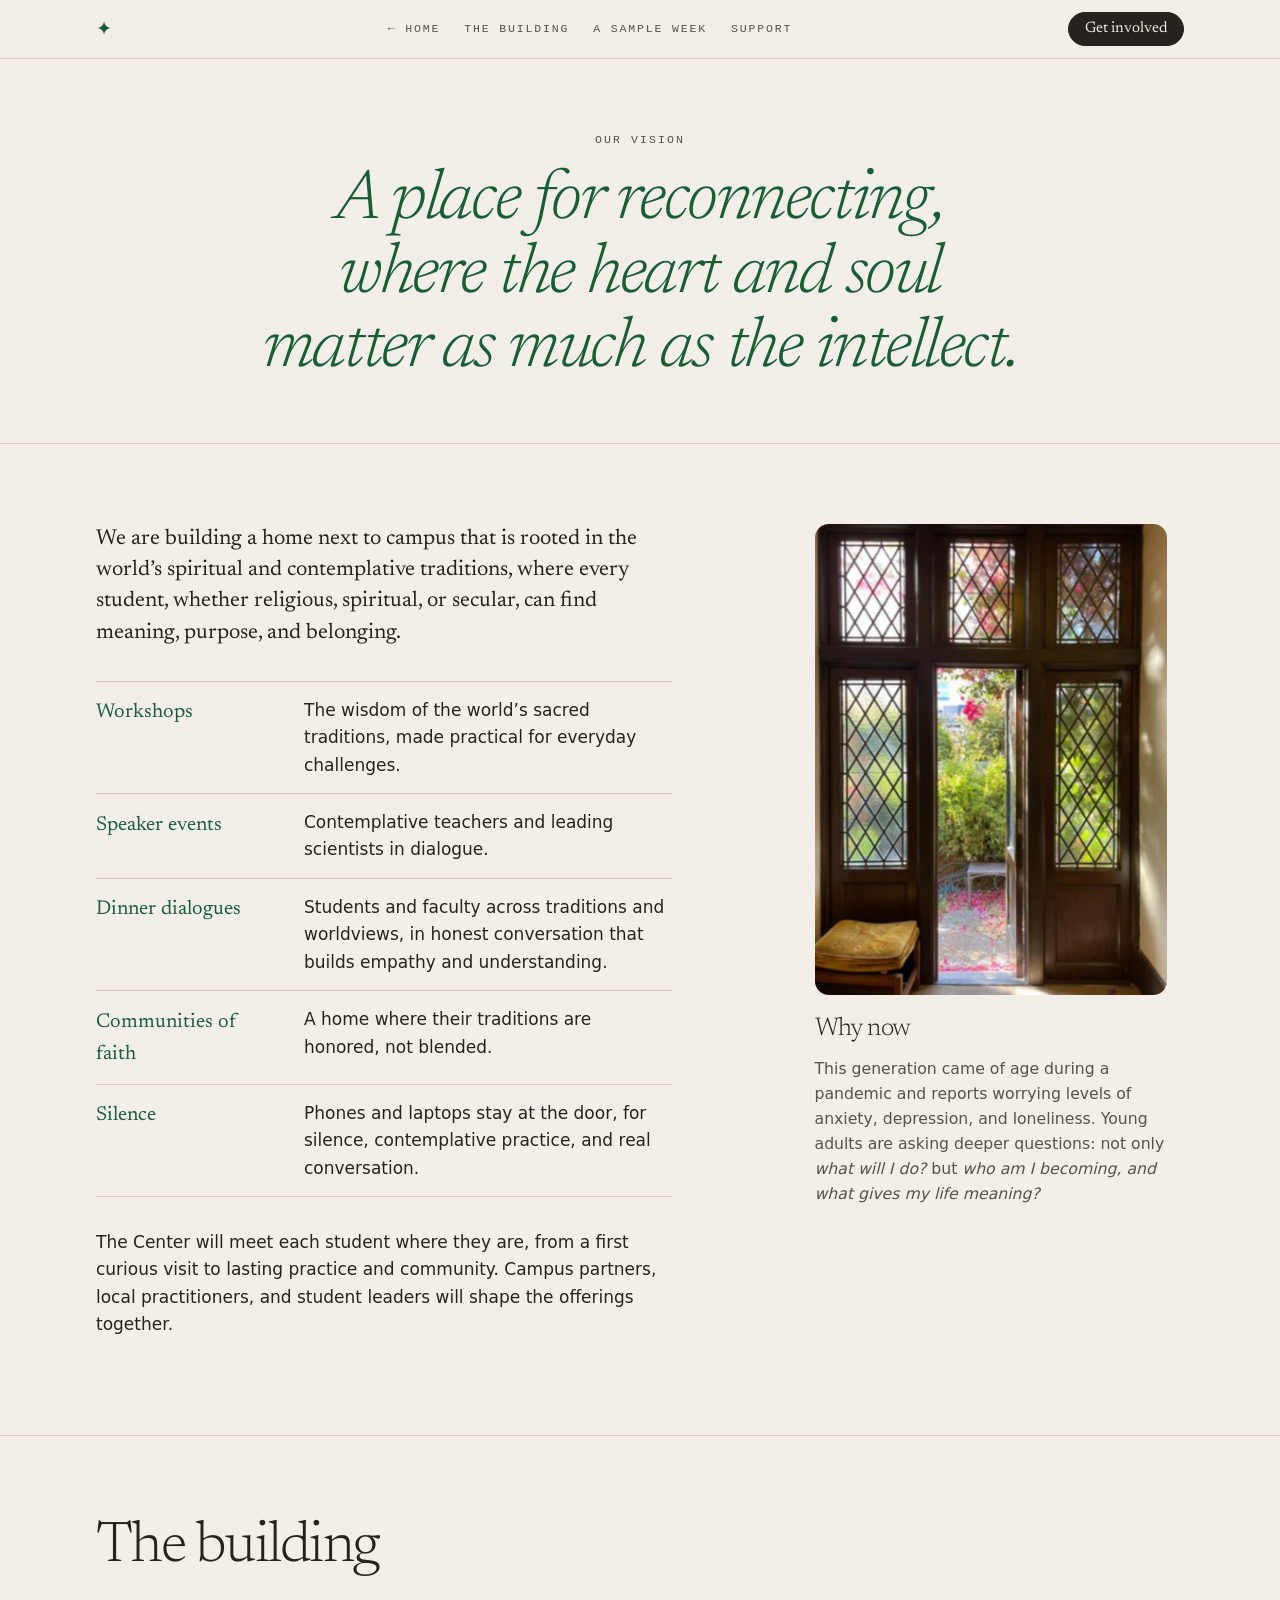
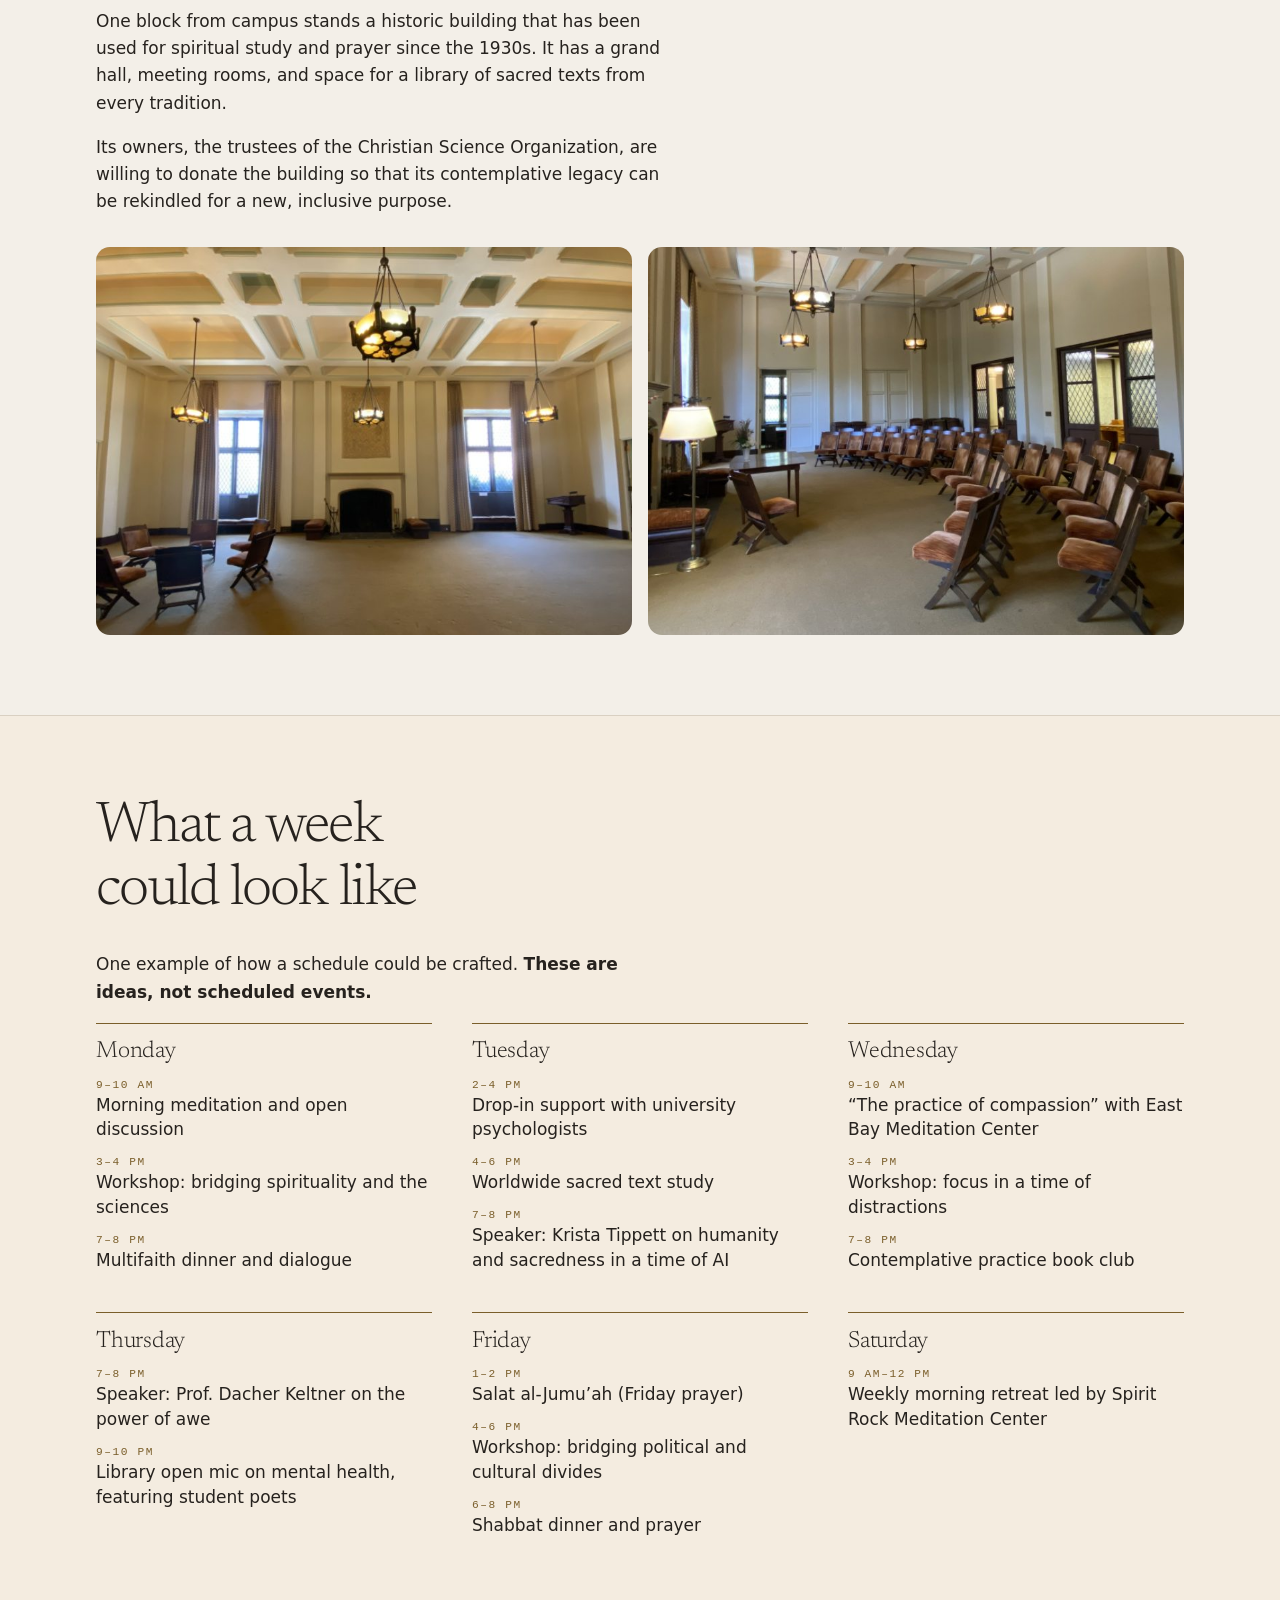
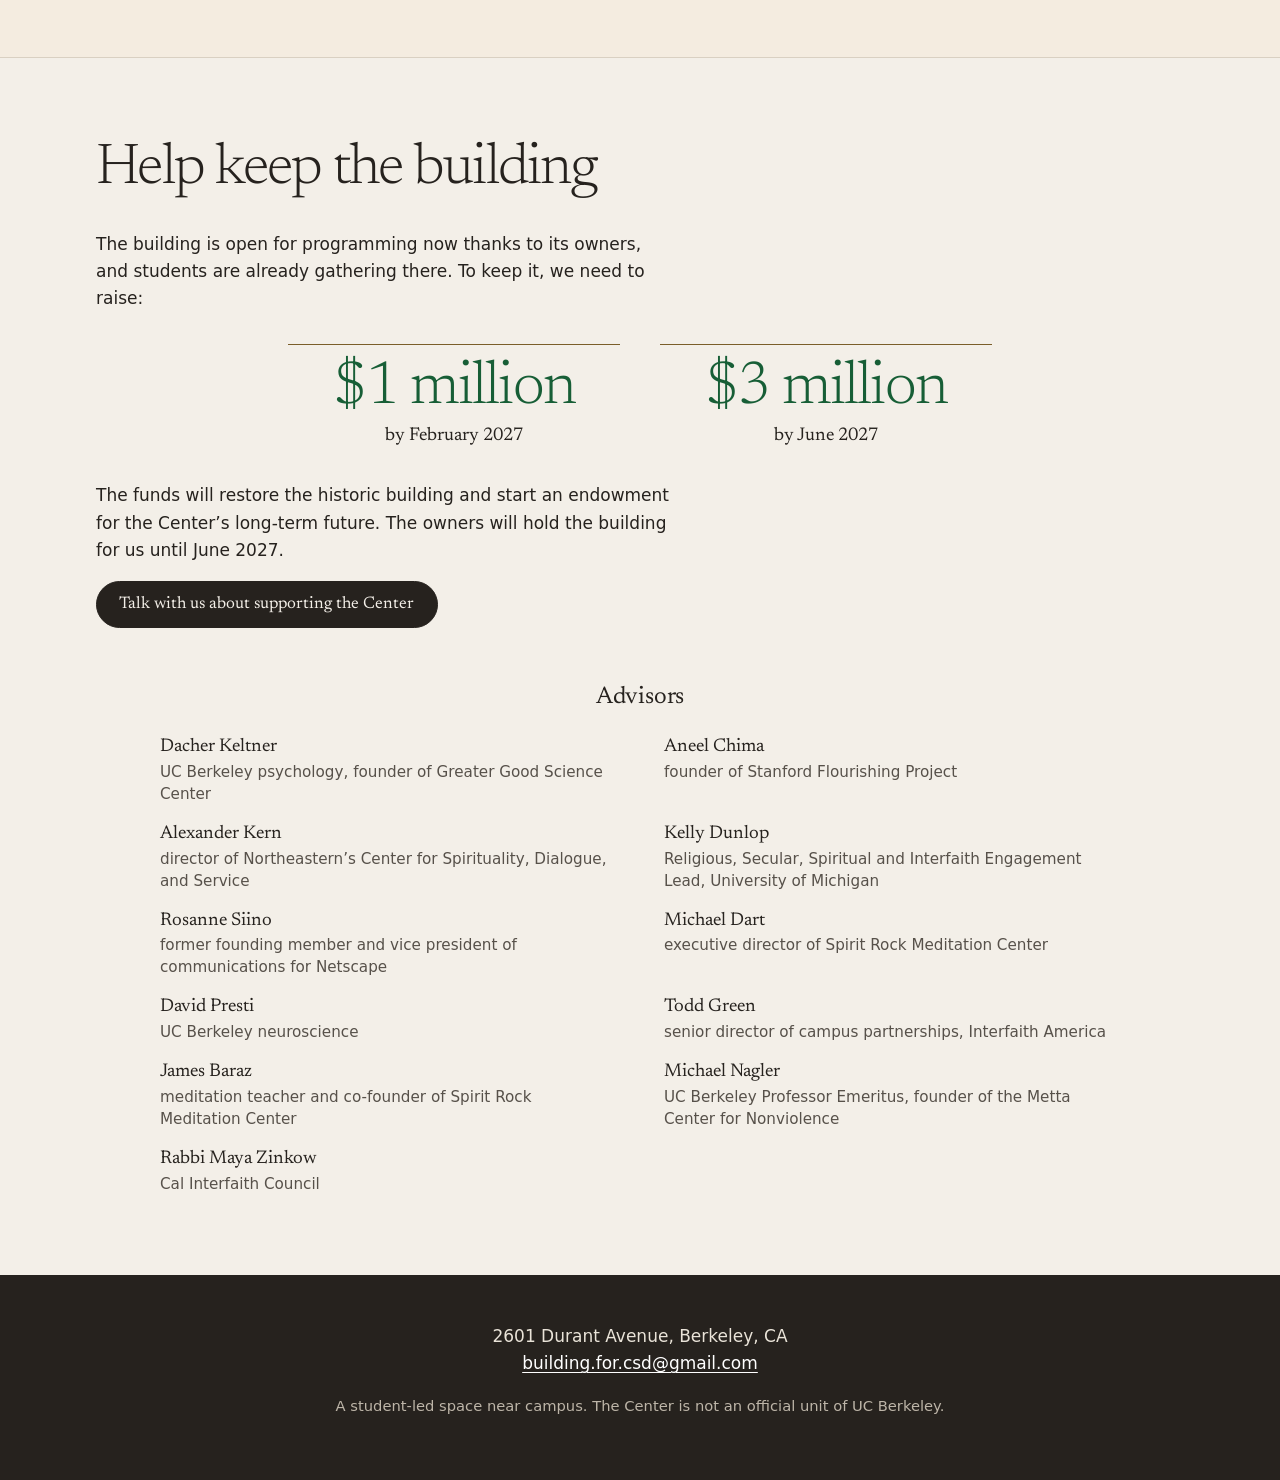
==== commit 8dddb97e: "Vision: list Michael Nagler as UC Berkeley Professor Emeritus" ====
--- a/vision.html
+++ b/vision.html
@@ -192,7 +192,7 @@
           <li><strong>David Presti</strong> UC Berkeley neuroscience</li>
           <li><strong>Todd Green</strong> senior director of campus partnerships, Interfaith America</li>
           <li><strong>James Baraz</strong> meditation teacher and co-founder of Spirit Rock Meditation Center</li>
-          <li><strong>Michael Nagler</strong> former UC Berkeley professor, founder of the Metta Center for Nonviolence</li>
+          <li><strong>Michael Nagler</strong> UC Berkeley Professor Emeritus, founder of the Metta Center for Nonviolence</li>
           <li><strong>Rabbi Maya Zinkow</strong> Cal Interfaith Council</li>
         </ul>
       </div>
